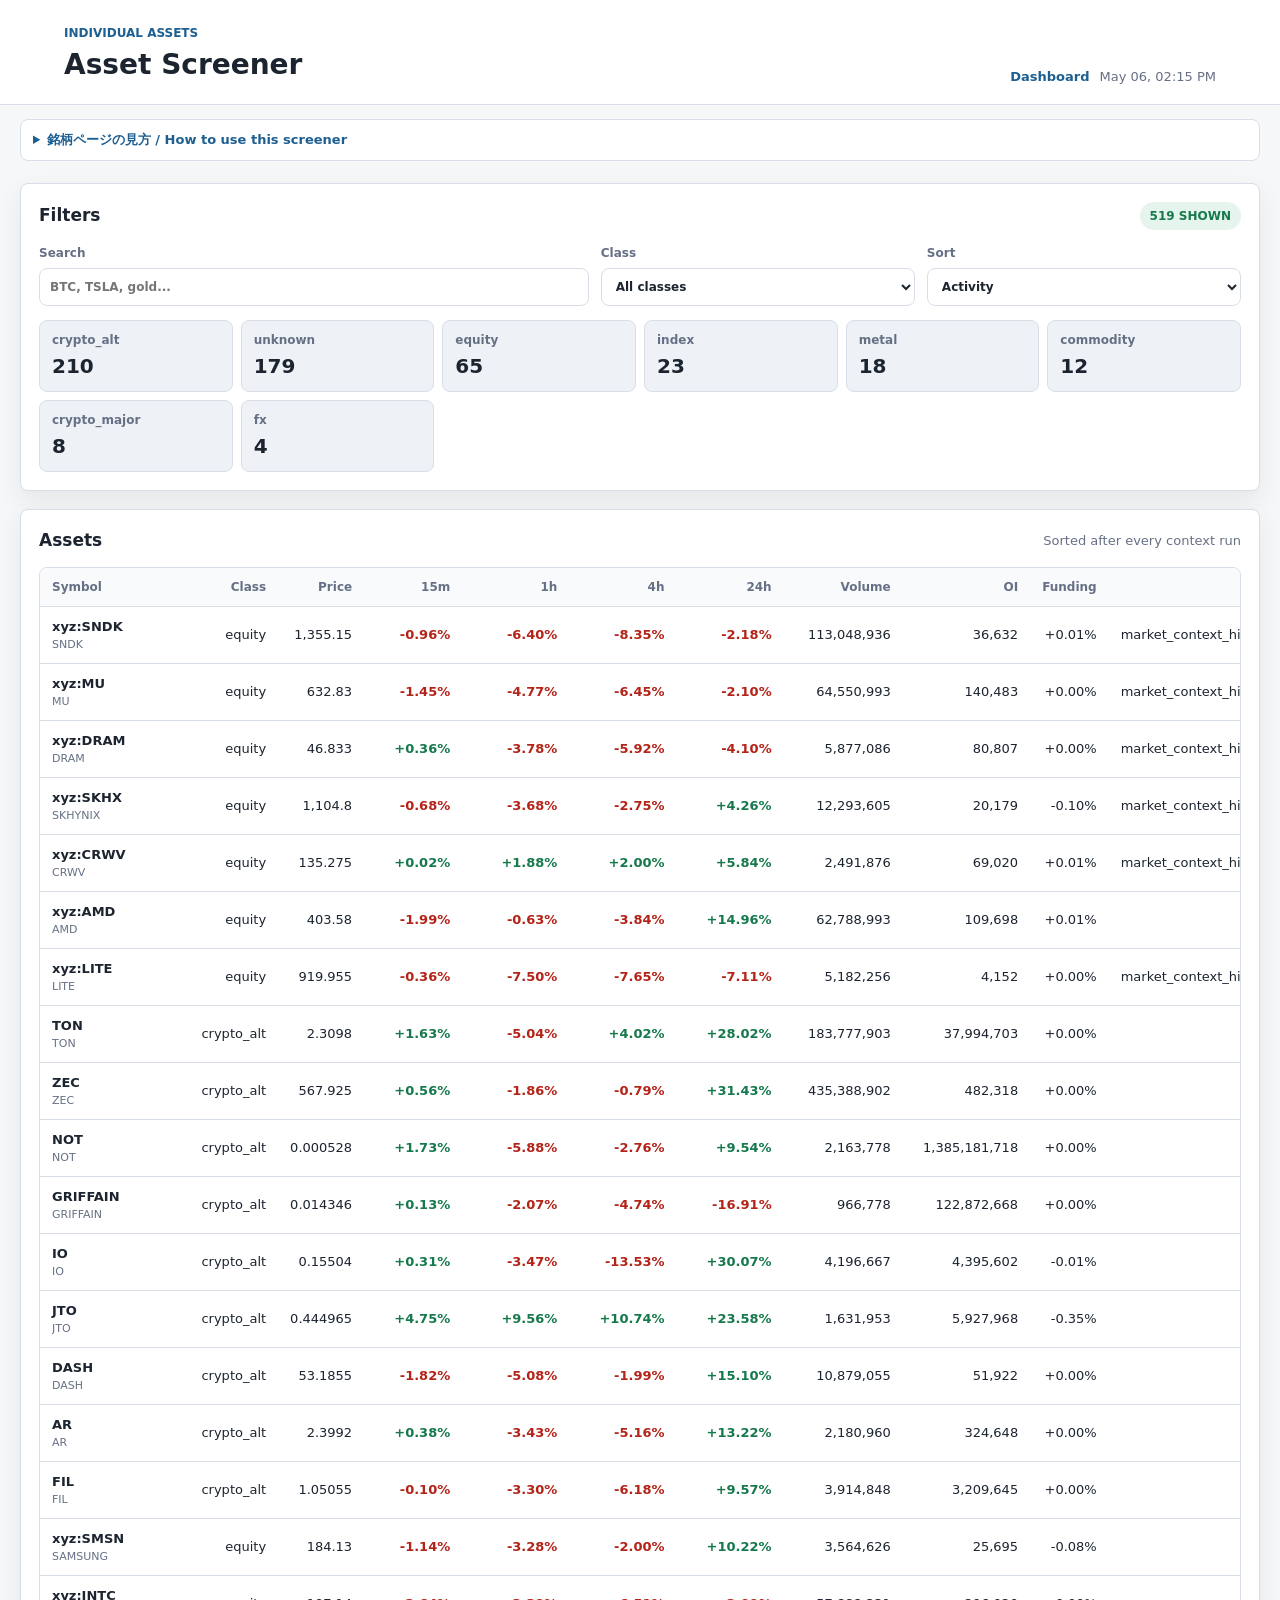
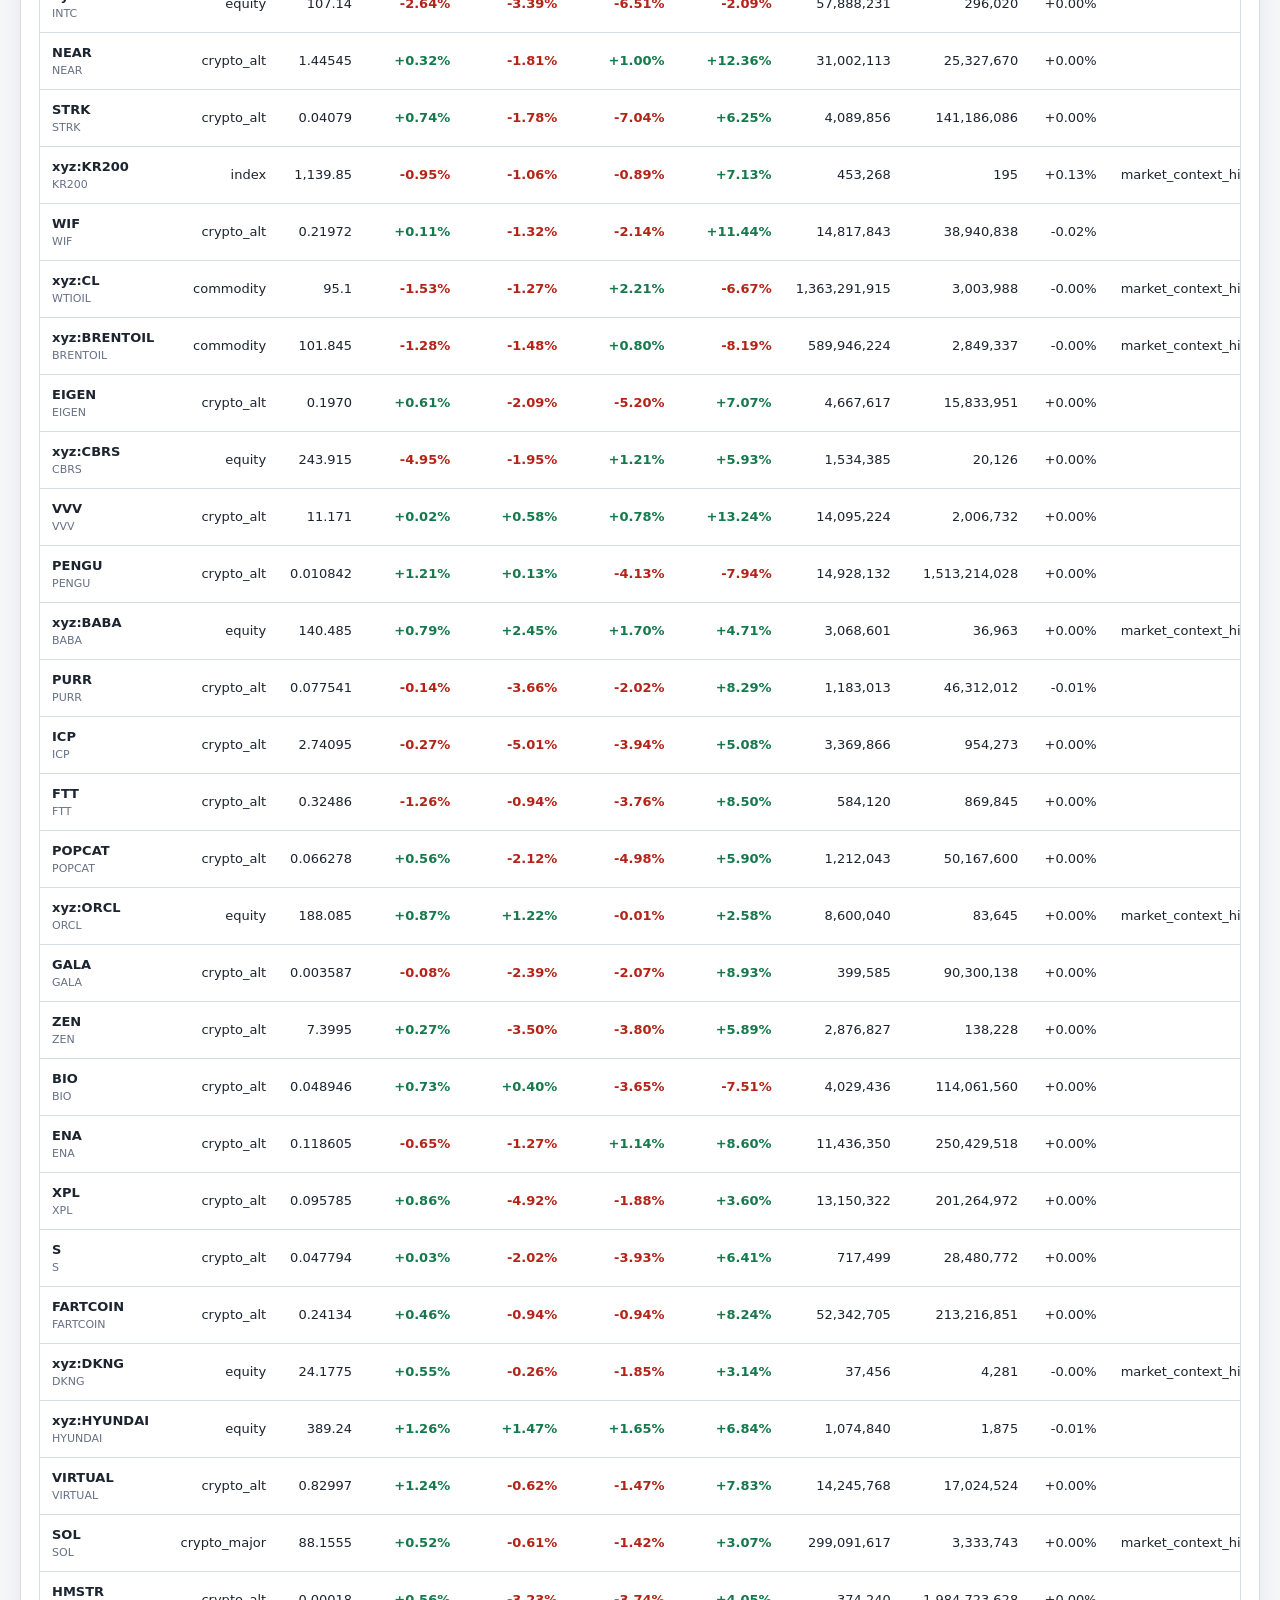
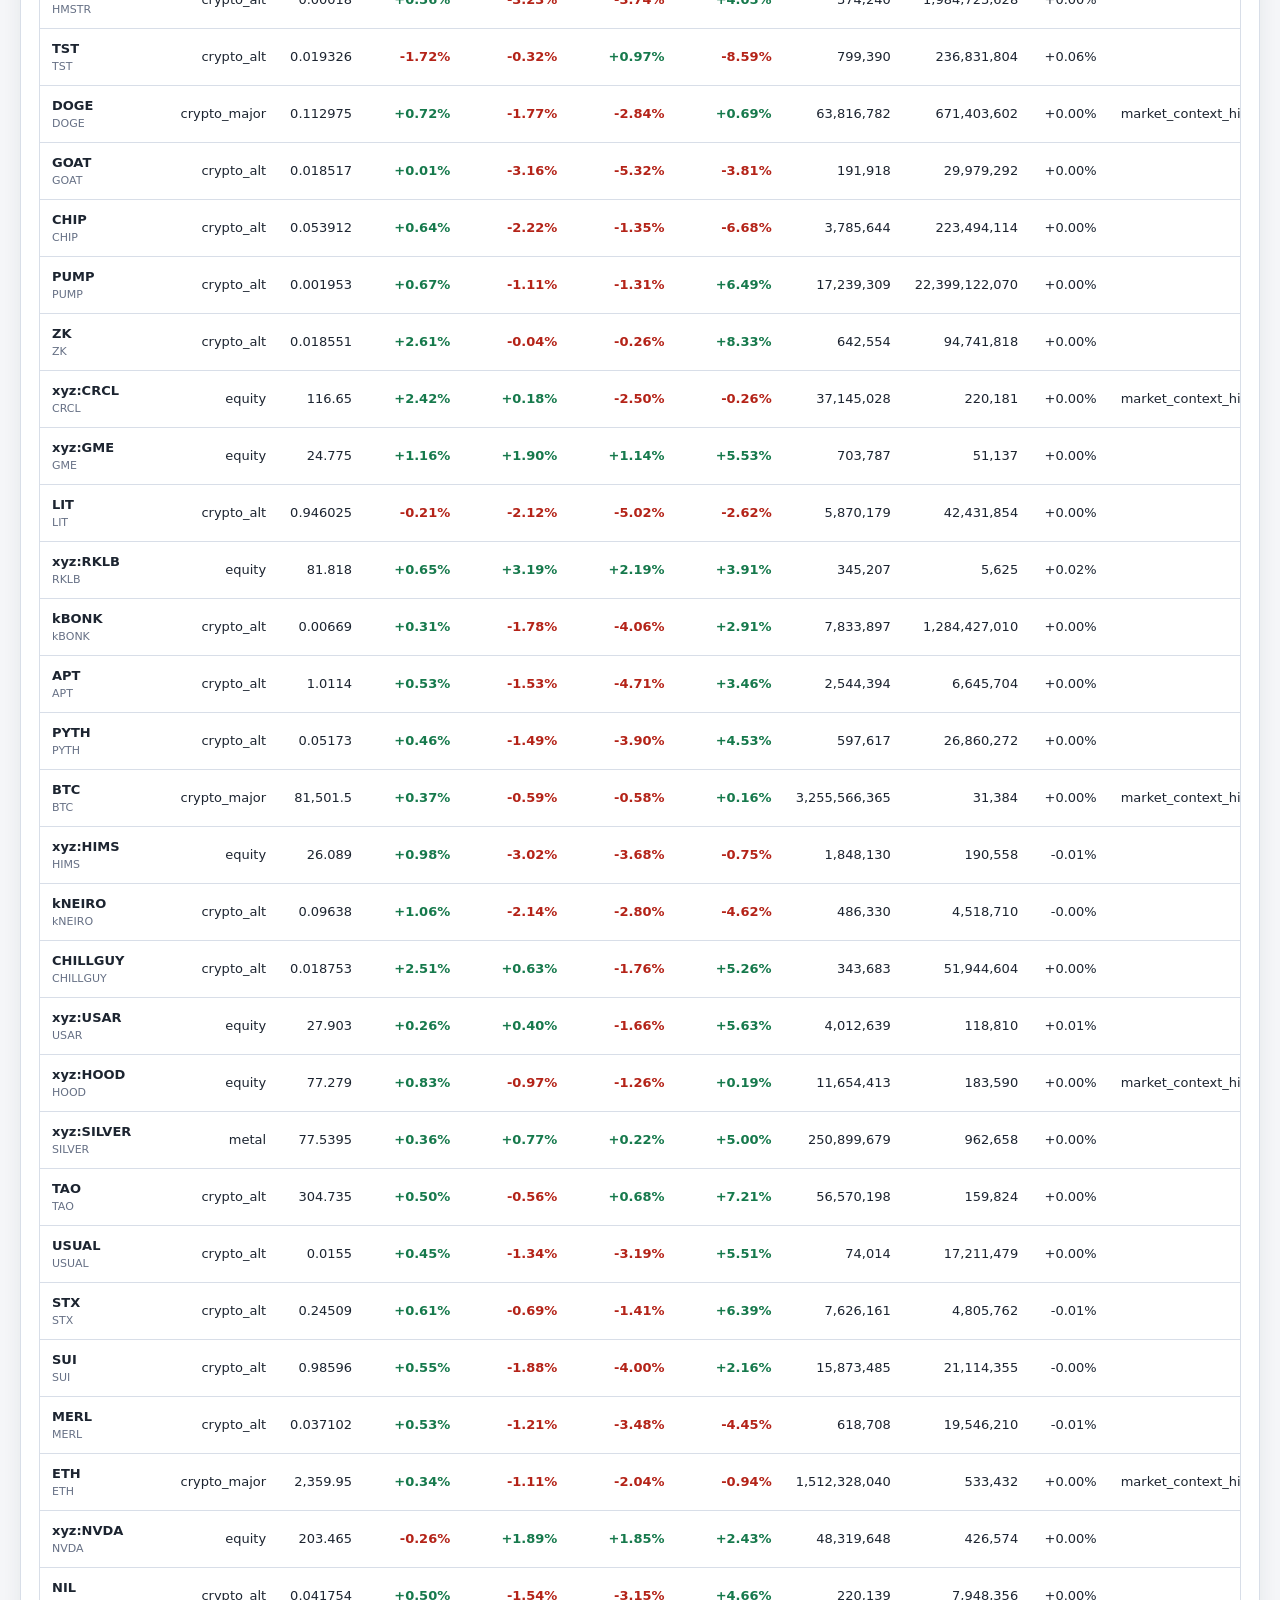
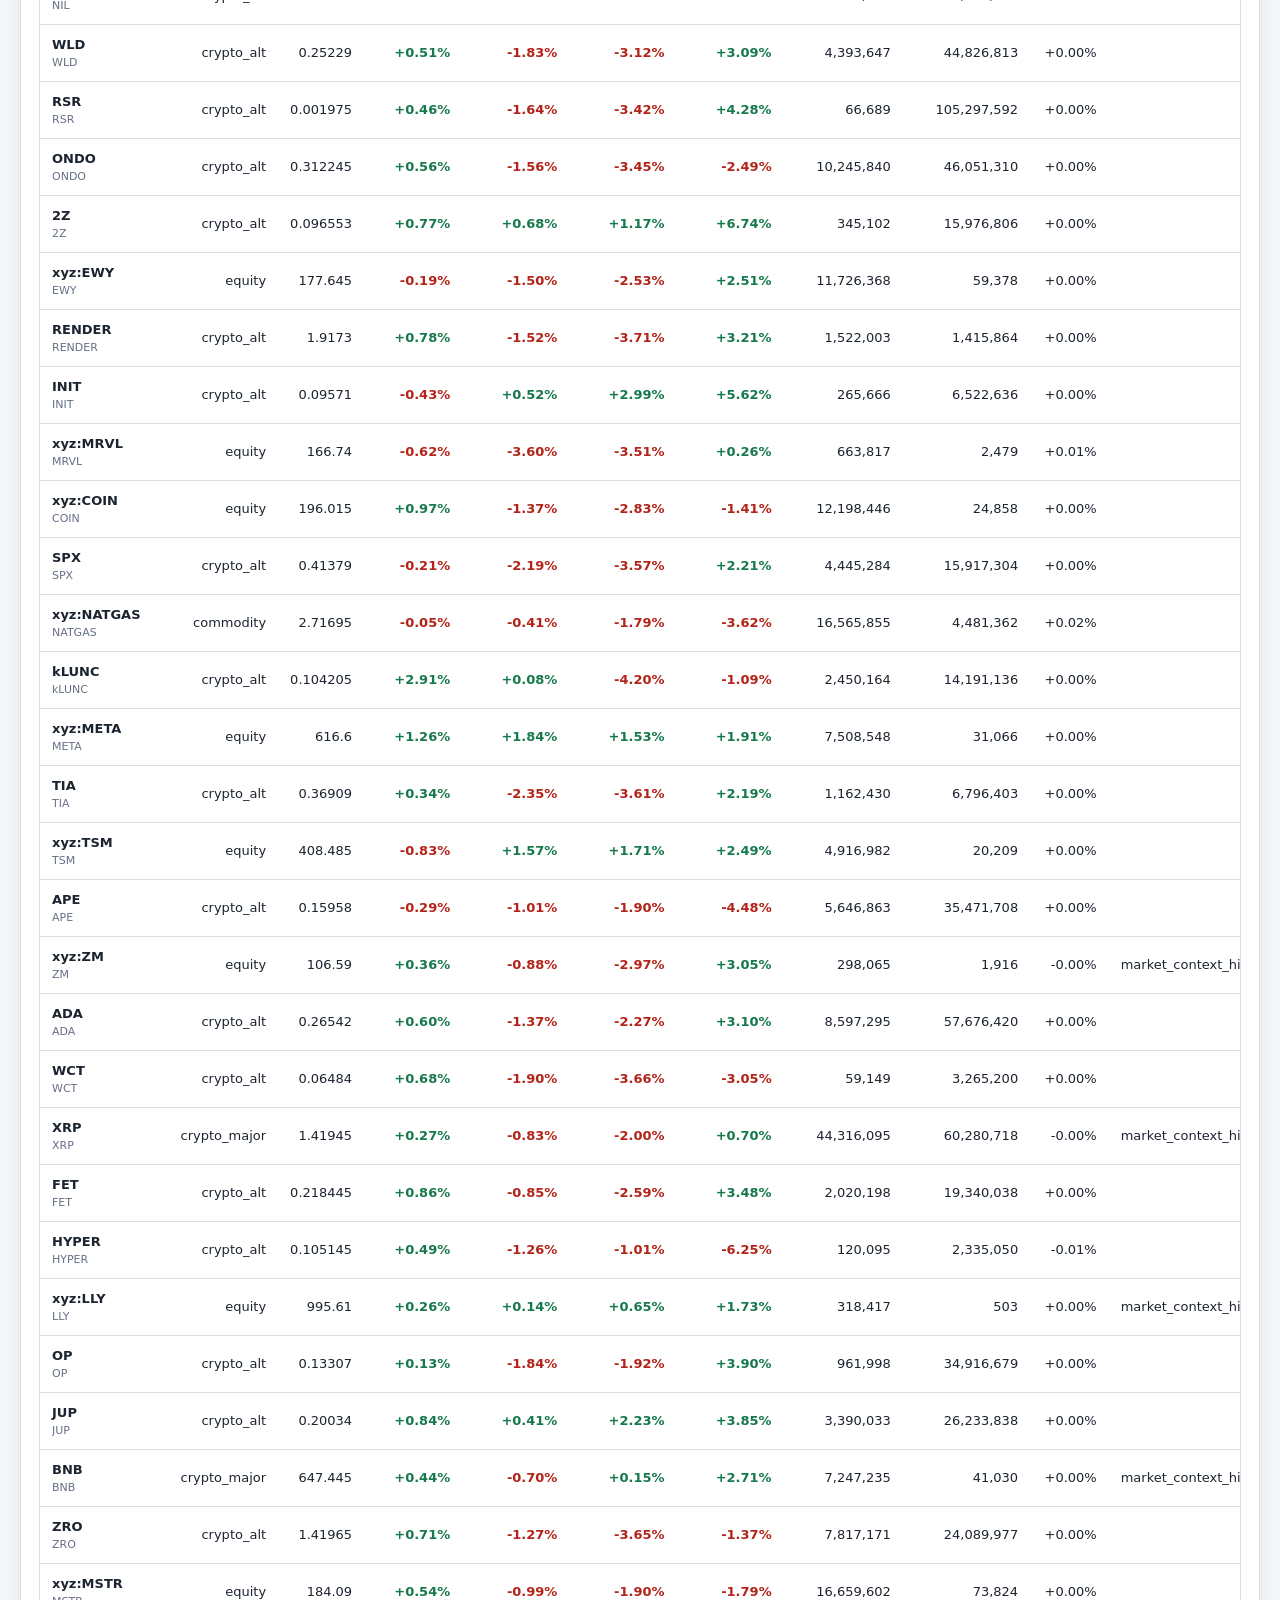
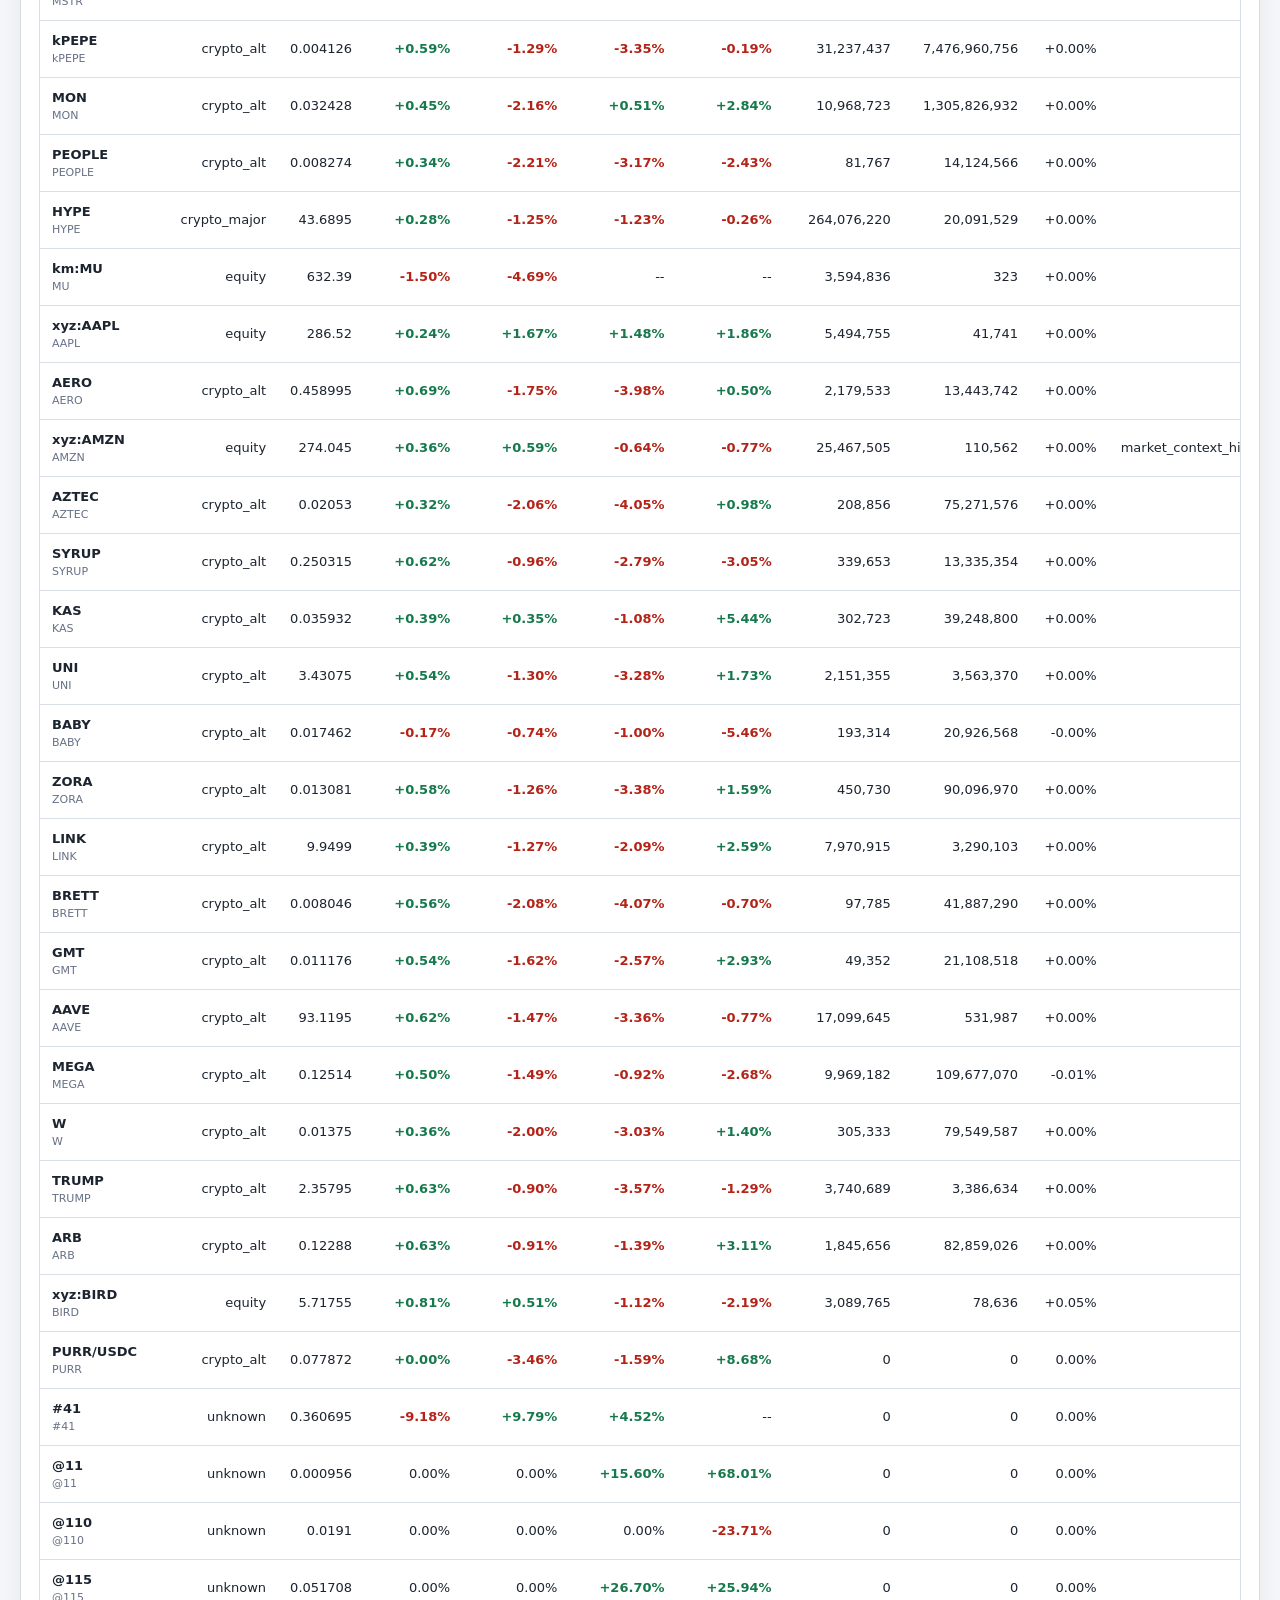
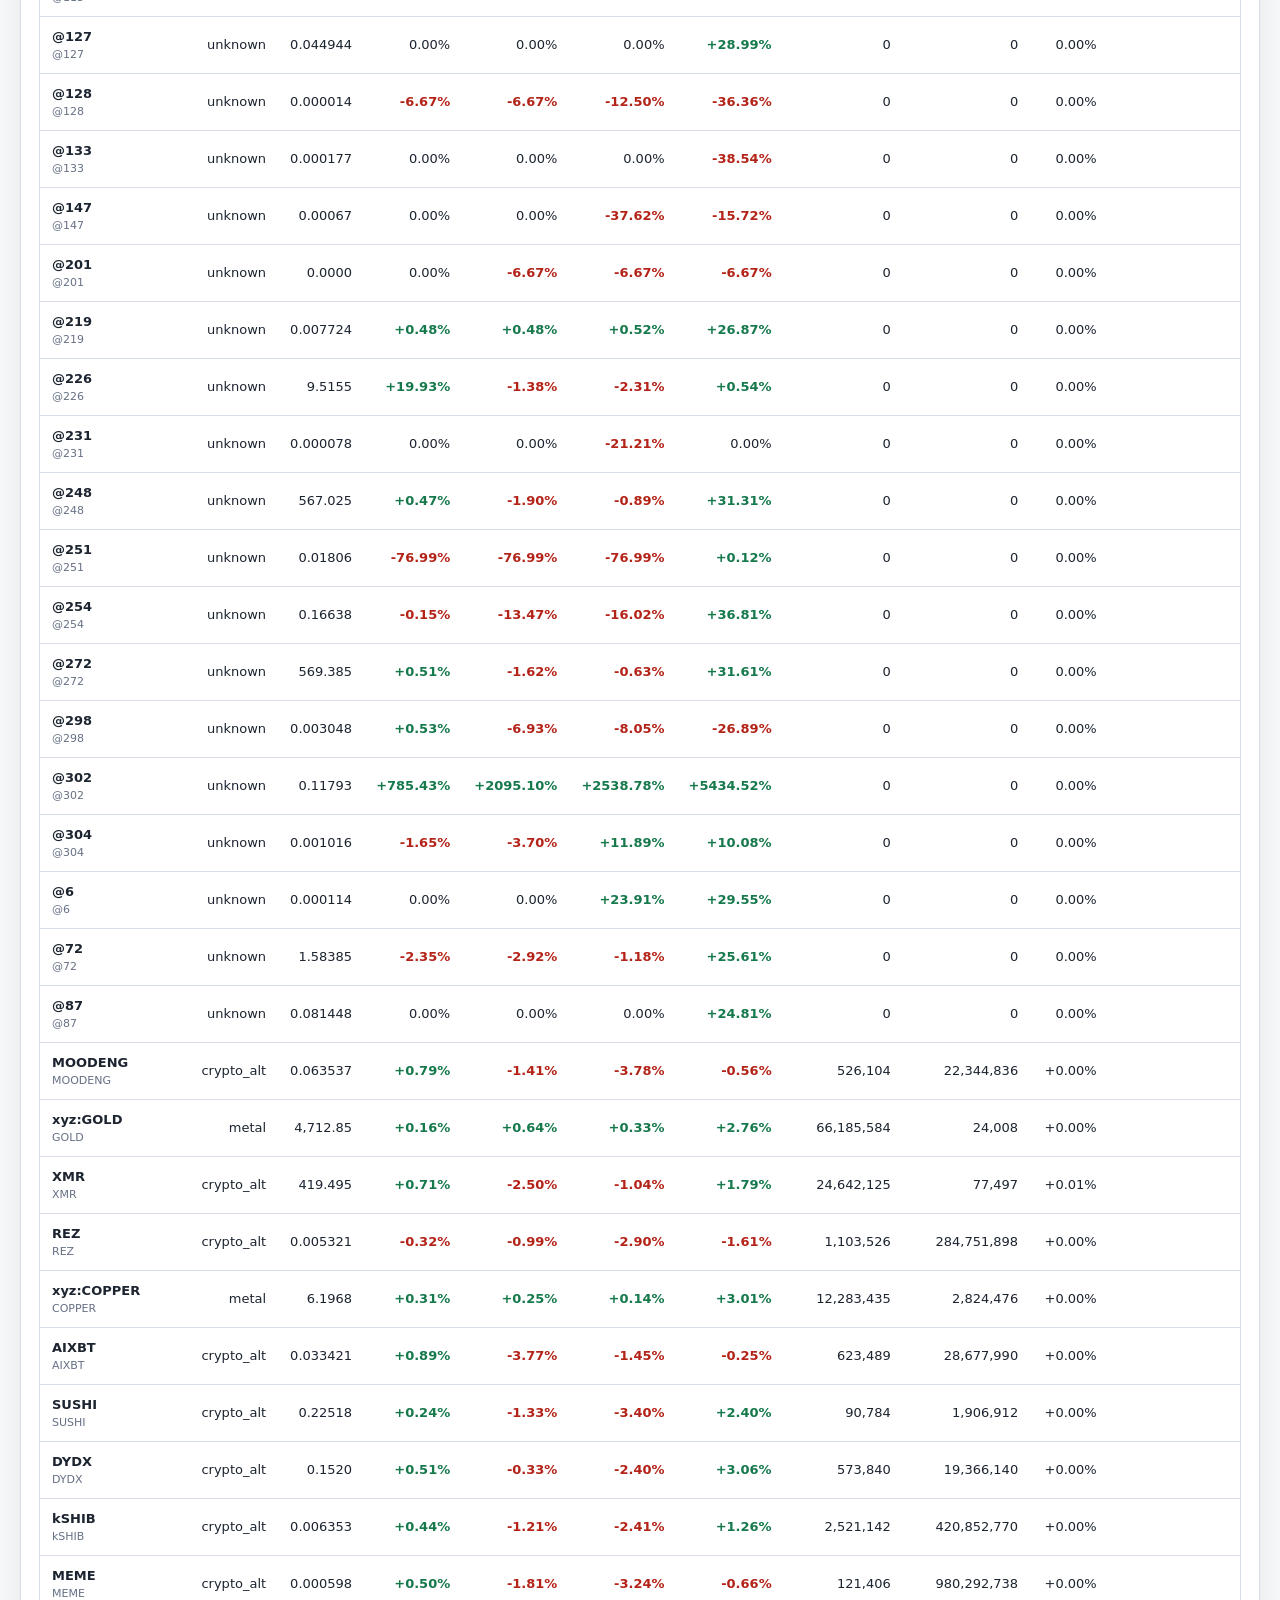
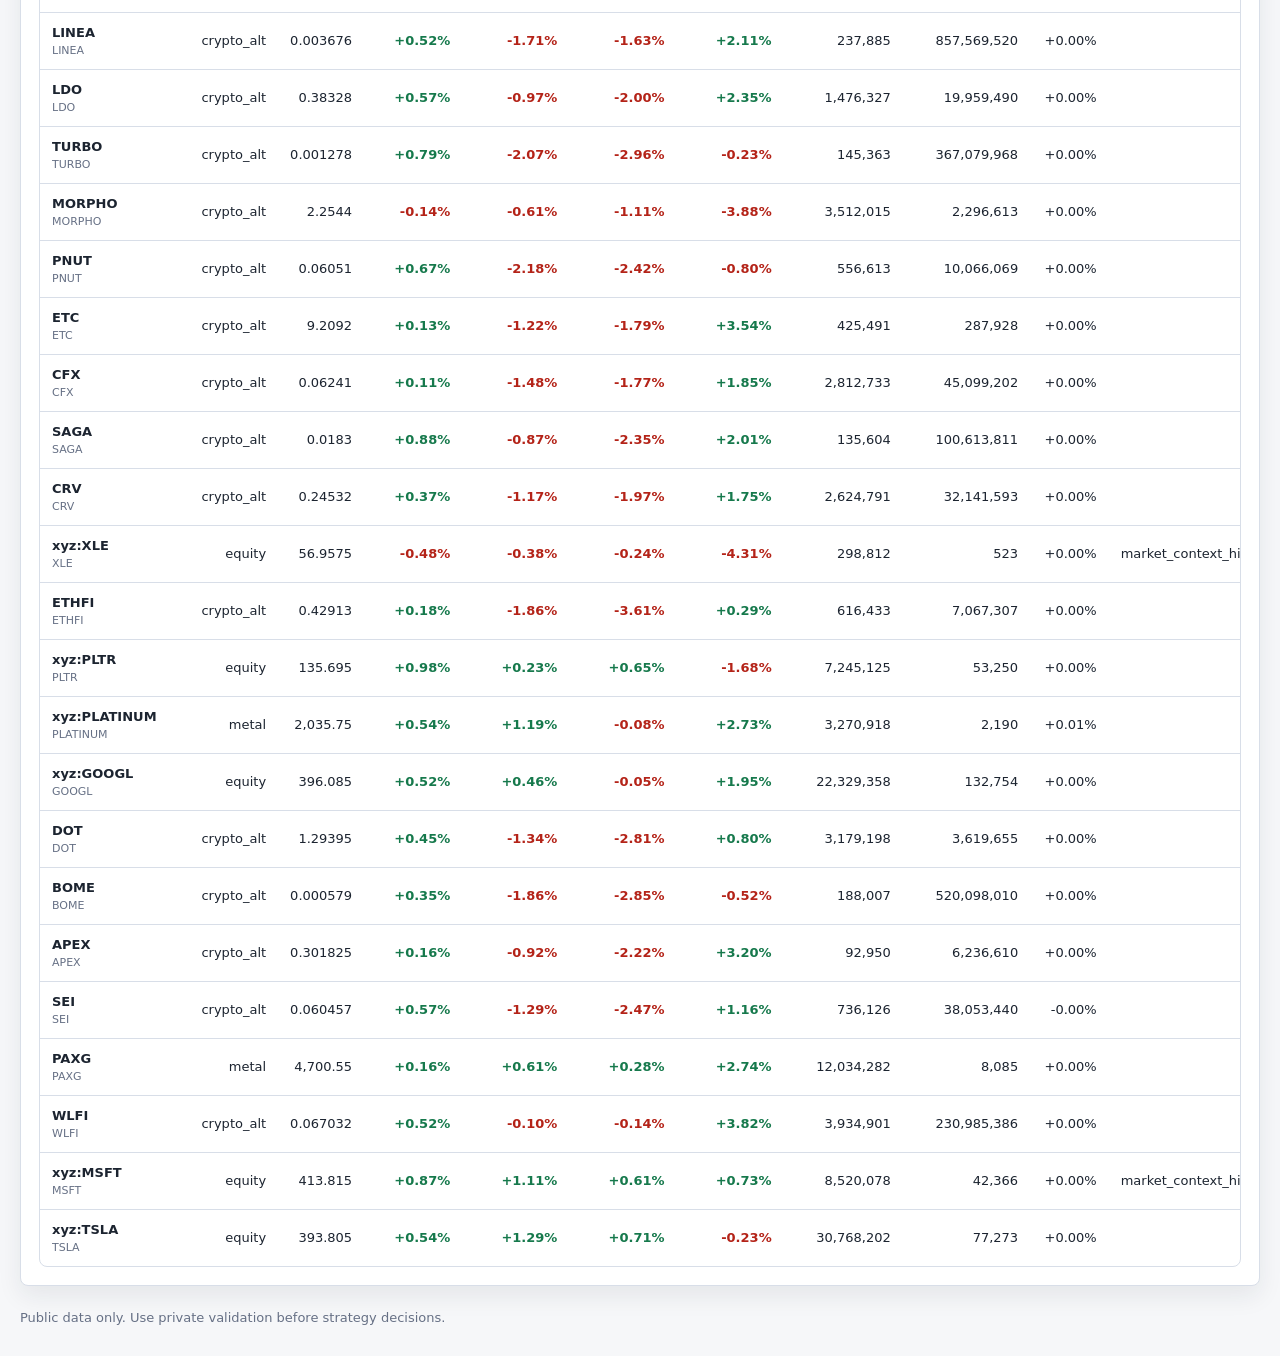
==== docs/assets.html @ 8c1df61f "Add individual asset screener" ====
<!doctype html>
<html lang="ja">
  <head>
    <meta charset="utf-8" />
    <meta name="viewport" content="width=device-width, initial-scale=1" />
    <title>HyperLiquid Asset Screener</title>
    <link rel="stylesheet" href="./styles.css" />
  </head>
  <body>
    <header class="topbar">
      <div>
        <p class="eyebrow">Individual Assets</p>
        <h1>Asset Screener</h1>
      </div>
      <div class="topbar__meta">
        <a class="text-link" href="./index.html">Dashboard</a>
        <span id="assetUpdatedAt" class="muted">--</span>
      </div>
    </header>

    <aside class="site-guide" aria-label="Asset screener guide">
      <details>
        <summary>銘柄ページの見方 / How to use this screener</summary>
        <div class="guide-grid">
          <div lang="ja">
            <h2>日本語</h2>
            <p>
              HyperLiquid上で取得できた個別銘柄を、クラス、出来高、短期リターン、機械的な相関候補で確認します。
              ここも売買指示ではなく、詳しく調べる銘柄を絞るための画面です。
            </p>
            <ul>
              <li>株式トークンやコモディティは個別に見ます。同じクラスでもニュース反応が銘柄ごとに違うためです。</li>
              <li>Relationship は公開データから機械的に見つかった候補です。採用前に別期間で検証します。</li>
              <li>AI分析時はこの軽い一覧を先に読み、必要な銘柄だけ重い履歴で検証します。</li>
            </ul>
          </div>
          <div lang="en">
            <h2>English</h2>
            <p>
              This page screens individual HyperLiquid assets by class, volume, short-term returns,
              and mechanical relationship candidates. It is for narrowing research targets, not for entries.
            </p>
            <ul>
              <li>Equity and commodity tokens are kept separate because headlines often move only a subset.</li>
              <li>Relationship candidates must be validated out of sample before they become strategy rules.</li>
              <li>AI analysis should read this compact view first, then load heavier history only for selected symbols.</li>
            </ul>
          </div>
        </div>
      </details>
    </aside>

    <main class="layout">
      <section class="panel panel--wide" aria-labelledby="controlsTitle">
        <div class="section-head">
          <h2 id="controlsTitle">Filters</h2>
          <span id="assetCountBadge" class="badge badge--neutral">loading</span>
        </div>
        <div class="asset-controls">
          <label>
            <span>Search</span>
            <input id="assetSearch" type="search" placeholder="BTC, TSLA, gold..." />
          </label>
          <label>
            <span>Class</span>
            <select id="assetClassFilter">
              <option value="all">All classes</option>
            </select>
          </label>
          <label>
            <span>Sort</span>
            <select id="assetSort">
              <option value="activity">Activity</option>
              <option value="volume">Volume</option>
              <option value="return4h">4h return</option>
              <option value="return24h">24h return</option>
              <option value="relationship">Relationship score</option>
              <option value="funding">Funding</option>
            </select>
          </label>
        </div>
        <div id="assetSummary" class="asset-summary"></div>
      </section>

      <section class="panel panel--wide" aria-labelledby="assetTableTitle">
        <div class="section-head">
          <h2 id="assetTableTitle">Assets</h2>
          <span class="muted">Sorted after every context run</span>
        </div>
        <div class="table-wrap">
          <table class="asset-table">
            <thead>
              <tr>
                <th>Symbol</th>
                <th>Class</th>
                <th>Price</th>
                <th>15m</th>
                <th>1h</th>
                <th>4h</th>
                <th>24h</th>
                <th>Volume</th>
                <th>OI</th>
                <th>Funding</th>
                <th>Relationship</th>
              </tr>
            </thead>
            <tbody id="assetTableBody"></tbody>
          </table>
        </div>
      </section>
    </main>

    <footer class="footer">
      <span>Public data only. Use private validation before strategy decisions.</span>
    </footer>

    <script src="./assets.js"></script>
  </body>
</html>
---- docs/styles.css ----
:root {
  color-scheme: light;
  --bg: #f6f7f9;
  --panel: #ffffff;
  --text: #1c2430;
  --muted: #667085;
  --line: #d8dee8;
  --soft: #eef2f7;
  --green: #16794c;
  --green-bg: #e6f4ee;
  --amber: #9a5a00;
  --amber-bg: #fff2d6;
  --red: #b42318;
  --red-bg: #fde7e5;
  --blue: #1d5f91;
  --blue-bg: #e7f1fb;
  --violet: #6554c0;
  --shadow: 0 10px 24px rgba(28, 36, 48, 0.08);
}

* {
  box-sizing: border-box;
}

body {
  margin: 0;
  min-width: 320px;
  background: var(--bg);
  color: var(--text);
  font-family: Inter, ui-sans-serif, system-ui, -apple-system, BlinkMacSystemFont, "Segoe UI", sans-serif;
  line-height: 1.5;
}

.topbar {
  display: flex;
  align-items: flex-end;
  justify-content: space-between;
  gap: 24px;
  padding: 24px max(20px, 5vw) 18px;
  border-bottom: 1px solid var(--line);
  background: #fff;
}

.eyebrow {
  margin: 0 0 2px;
  color: var(--blue);
  font-size: 12px;
  font-weight: 700;
  text-transform: uppercase;
}

h1,
h2,
h3,
p {
  margin: 0;
}

h1 {
  font-size: 28px;
  font-weight: 800;
}

h2 {
  font-size: 17px;
}

h3 {
  margin-bottom: 8px;
  font-size: 13px;
  color: var(--muted);
  text-transform: uppercase;
}

.topbar__meta {
  display: flex;
  align-items: center;
  justify-content: flex-end;
  flex-wrap: wrap;
  gap: 10px;
  text-align: right;
}

.site-guide {
  width: min(1440px, calc(100% - 40px));
  margin: 14px auto 0;
}

.site-guide details {
  border: 1px solid var(--line);
  border-radius: 8px;
  background: #fff;
}

.site-guide summary {
  cursor: pointer;
  padding: 10px 12px;
  color: var(--blue);
  font-size: 13px;
  font-weight: 800;
}

.site-guide details[open] summary {
  border-bottom: 1px solid var(--line);
}

.guide-grid {
  display: grid;
  grid-template-columns: repeat(2, minmax(0, 1fr));
  gap: 18px;
  padding: 12px;
}

.guide-grid h2 {
  margin-bottom: 6px;
  color: var(--text);
  font-size: 14px;
}

.guide-grid p,
.guide-grid li {
  color: var(--muted);
  font-size: 13px;
}

.guide-grid ul {
  display: grid;
  gap: 4px;
  margin: 8px 0 0;
  padding-left: 18px;
}

.layout {
  display: grid;
  grid-template-columns: repeat(12, minmax(0, 1fr));
  gap: 18px;
  width: min(1440px, calc(100% - 40px));
  margin: 22px auto;
}

.panel {
  grid-column: span 6;
  min-width: 0;
  padding: 18px;
  border: 1px solid var(--line);
  border-radius: 8px;
  background: var(--panel);
  box-shadow: var(--shadow);
}

.panel--wide {
  grid-column: span 12;
}

.section-head {
  display: flex;
  align-items: center;
  justify-content: space-between;
  gap: 12px;
  margin-bottom: 14px;
}

.metric-grid {
  display: grid;
  grid-template-columns: repeat(3, minmax(0, 1fr));
  gap: 10px;
}

.metric,
.readiness > div,
.signal {
  min-width: 0;
  border: 1px solid var(--line);
  border-radius: 8px;
  background: var(--soft);
}

.metric {
  padding: 12px;
}

.metric span,
.label {
  display: block;
  color: var(--muted);
  font-size: 12px;
  font-weight: 700;
}

.metric strong {
  display: block;
  margin-top: 4px;
  font-size: 25px;
  line-height: 1.2;
}

.metric-guide {
  margin-top: 12px;
  padding-top: 12px;
  border-top: 1px solid var(--line);
}

.metric-guide summary {
  cursor: pointer;
  color: var(--blue);
  font-size: 13px;
  font-weight: 800;
}

.metric-guide-grid {
  display: grid;
  grid-template-columns: repeat(2, minmax(0, 1fr));
  gap: 18px;
  margin-top: 10px;
}

.metric-guide-grid p,
.metric-guide-grid li {
  color: var(--muted);
  font-size: 13px;
}

.metric-guide-grid ul {
  display: grid;
  gap: 4px;
  margin: 8px 0;
  padding-left: 18px;
}

.metric-guide-grid code {
  color: var(--text);
  overflow-wrap: anywhere;
}

.readiness {
  display: grid;
  grid-template-columns: repeat(3, minmax(0, 1fr));
  gap: 10px;
}

.readiness > div {
  padding: 12px;
}

.readiness strong {
  display: block;
  margin-top: 4px;
  font-size: 20px;
}

.signal-list {
  display: grid;
  grid-template-columns: repeat(2, minmax(0, 1fr));
  gap: 10px;
}

.signal {
  padding: 12px;
}

.signal strong {
  display: block;
  margin-bottom: 2px;
}

.signal p {
  color: var(--muted);
  font-size: 13px;
}

.badge {
  display: inline-flex;
  align-items: center;
  justify-content: center;
  min-height: 28px;
  padding: 4px 10px;
  border-radius: 999px;
  font-size: 12px;
  font-weight: 800;
  text-transform: uppercase;
}

.badge--good {
  color: var(--green);
  background: var(--green-bg);
}

.badge--watch {
  color: var(--amber);
  background: var(--amber-bg);
}

.badge--risk {
  color: var(--red);
  background: var(--red-bg);
}

.badge--neutral {
  color: var(--blue);
  background: var(--blue-bg);
}

.muted {
  color: var(--muted);
  font-size: 13px;
}

.text-link {
  color: var(--blue);
  font-size: 13px;
  font-weight: 800;
  text-decoration: none;
}

.text-link:hover {
  text-decoration: underline;
}

.table-wrap {
  overflow-x: auto;
  border: 1px solid var(--line);
  border-radius: 8px;
}

table {
  width: 100%;
  min-width: 720px;
  border-collapse: collapse;
  font-size: 13px;
}

th,
td {
  padding: 10px 12px;
  border-bottom: 1px solid var(--line);
  text-align: right;
  white-space: nowrap;
}

th:first-child,
td:first-child {
  text-align: left;
}

thead th {
  color: var(--muted);
  background: #f9fafc;
  font-size: 12px;
}

tbody tr:last-child td {
  border-bottom: 0;
}

.positive {
  color: var(--green);
  font-weight: 700;
}

.negative {
  color: var(--red);
  font-weight: 700;
}

.mover-columns {
  display: grid;
  grid-template-columns: repeat(3, minmax(0, 1fr));
  gap: 16px;
}

.intel-grid {
  display: grid;
  grid-template-columns: minmax(0, 0.95fr) minmax(0, 1.05fr);
  gap: 16px;
}

.item-list,
.detail-list {
  display: grid;
  gap: 8px;
}

.relationship-cards {
  display: grid;
  grid-template-columns: repeat(2, minmax(0, 1fr));
  gap: 8px;
}

.chart-card {
  min-width: 0;
  padding: 12px;
  border: 1px solid var(--line);
  border-radius: 8px;
  background: #fff;
}

.chart-head {
  display: flex;
  align-items: baseline;
  justify-content: space-between;
  gap: 12px;
  margin-bottom: 10px;
}

.chart-head strong {
  font-size: 13px;
}

.chart-head span {
  color: var(--muted);
  font-size: 12px;
}

.bar-chart {
  display: grid;
  gap: 8px;
}

.bar-row {
  display: grid;
  grid-template-columns: minmax(160px, 0.9fr) minmax(120px, 1.5fr) 52px;
  align-items: center;
  gap: 10px;
  font-size: 12px;
}

.bar-row span {
  min-width: 0;
  overflow: hidden;
  color: var(--muted);
  text-overflow: ellipsis;
  white-space: nowrap;
}

.bar-row strong {
  text-align: right;
}

.bar-track {
  height: 10px;
  overflow: hidden;
  border-radius: 999px;
  background: var(--soft);
}

.bar-track i {
  display: block;
  height: 100%;
  border-radius: inherit;
  background: linear-gradient(90deg, var(--blue), var(--green));
}

.heatmap {
  display: grid;
  gap: 6px;
  align-items: stretch;
  font-size: 12px;
}

.heatmap b,
.heatmap span {
  min-width: 0;
  padding: 7px 8px;
  border-radius: 6px;
  text-align: center;
}

.heatmap b {
  color: var(--muted);
  font-weight: 800;
}

.heat {
  border: 1px solid var(--line);
  background: var(--soft);
}

.heat--good {
  color: var(--green);
  background: var(--green-bg);
}

.heat--watch {
  color: var(--amber);
  background: var(--amber-bg);
}

.heat--neutral {
  color: var(--muted);
  background: var(--soft);
}

.item-card,
.detail-row {
  min-width: 0;
  padding: 10px 12px;
  border: 1px solid var(--line);
  border-radius: 8px;
  background: var(--soft);
}

.item-card strong {
  display: block;
  font-size: 13px;
  line-height: 1.35;
}

.item-card a {
  color: var(--text);
  text-decoration: none;
}

.item-card a:hover {
  color: var(--blue);
  text-decoration: underline;
}

.meta-line {
  display: flex;
  align-items: center;
  justify-content: space-between;
  gap: 10px;
  margin-top: 6px;
  color: var(--muted);
  font-size: 12px;
}

.meta-line span {
  min-width: 0;
  overflow: hidden;
  text-overflow: ellipsis;
  white-space: nowrap;
}

.detail-row {
  display: grid;
  grid-template-columns: minmax(0, 1fr) auto;
  gap: 2px 12px;
}

.detail-row span {
  min-width: 0;
  color: var(--muted);
  font-size: 12px;
  font-weight: 700;
  overflow-wrap: anywhere;
}

.detail-row strong {
  font-size: 14px;
  text-align: right;
}

.detail-row small {
  grid-column: 1 / -1;
  color: var(--muted);
  overflow-wrap: anywhere;
}

.detail-row--warning,
.item-card--warning {
  border-color: rgba(154, 90, 0, 0.3);
  background: var(--amber-bg);
}

.compact-list {
  display: grid;
  gap: 7px;
  margin: 0;
  padding: 0;
  list-style: none;
}

.compact-list li {
  padding: 8px 10px;
  border: 1px solid var(--line);
  border-radius: 8px;
  background: var(--soft);
  font-size: 13px;
}

.report-links {
  display: grid;
  grid-template-columns: repeat(3, minmax(0, 1fr));
  gap: 10px;
}

.report-links a {
  padding: 10px 12px;
  border: 1px solid var(--line);
  border-radius: 8px;
  color: var(--blue);
  background: var(--soft);
  font-weight: 700;
  text-decoration: none;
}

.report-links a:hover {
  border-color: var(--blue);
}

.asset-controls {
  display: grid;
  grid-template-columns: minmax(220px, 1.4fr) repeat(2, minmax(160px, 0.8fr));
  gap: 12px;
}

.asset-controls label {
  display: grid;
  gap: 6px;
  color: var(--muted);
  font-size: 12px;
  font-weight: 800;
}

.asset-controls input,
.asset-controls select {
  width: 100%;
  min-height: 38px;
  padding: 8px 10px;
  border: 1px solid var(--line);
  border-radius: 8px;
  color: var(--text);
  background: #fff;
  font: inherit;
}

.asset-summary {
  display: grid;
  grid-template-columns: repeat(6, minmax(0, 1fr));
  gap: 8px;
  margin-top: 14px;
}

.asset-summary-card {
  min-width: 0;
  padding: 10px 12px;
  border: 1px solid var(--line);
  border-radius: 8px;
  background: var(--soft);
}

.asset-summary-card span {
  display: block;
  overflow: hidden;
  color: var(--muted);
  font-size: 12px;
  font-weight: 800;
  text-overflow: ellipsis;
  white-space: nowrap;
}

.asset-summary-card strong {
  display: block;
  margin-top: 2px;
  font-size: 20px;
}

.asset-table td:first-child small {
  display: block;
  max-width: 180px;
  overflow: hidden;
  color: var(--muted);
  font-size: 11px;
  font-weight: 500;
  text-overflow: ellipsis;
  white-space: nowrap;
}

.asset-relationship {
  max-width: 260px;
  overflow: hidden;
  text-overflow: ellipsis;
}

.footer {
  width: min(1440px, calc(100% - 40px));
  margin: 0 auto 28px;
  color: var(--muted);
  font-size: 13px;
}

@media (max-width: 980px) {
  .topbar {
    align-items: flex-start;
    flex-direction: column;
  }

  .topbar__meta {
    justify-content: flex-start;
    text-align: left;
  }

  .guide-grid {
    grid-template-columns: 1fr;
  }

  .metric-guide-grid {
    grid-template-columns: 1fr;
  }

  .panel {
    grid-column: span 12;
  }
}

@media (max-width: 720px) {
  .layout {
    width: min(100% - 24px, 1440px);
    gap: 12px;
    margin-top: 14px;
  }

  .topbar {
    padding: 18px 12px;
  }

  .site-guide {
    width: min(100% - 24px, 1440px);
    margin-top: 12px;
  }

  h1 {
    font-size: 23px;
  }

  .metric-grid,
  .readiness,
  .signal-list,
  .intel-grid,
  .mover-columns,
  .relationship-cards,
  .report-links,
  .asset-controls,
  .asset-summary {
    grid-template-columns: 1fr;
  }

  .bar-row {
    grid-template-columns: minmax(0, 1fr) 52px;
  }

  .bar-track {
    grid-column: 1 / -1;
    grid-row: 2;
  }

  .panel {
    padding: 14px;
  }
}
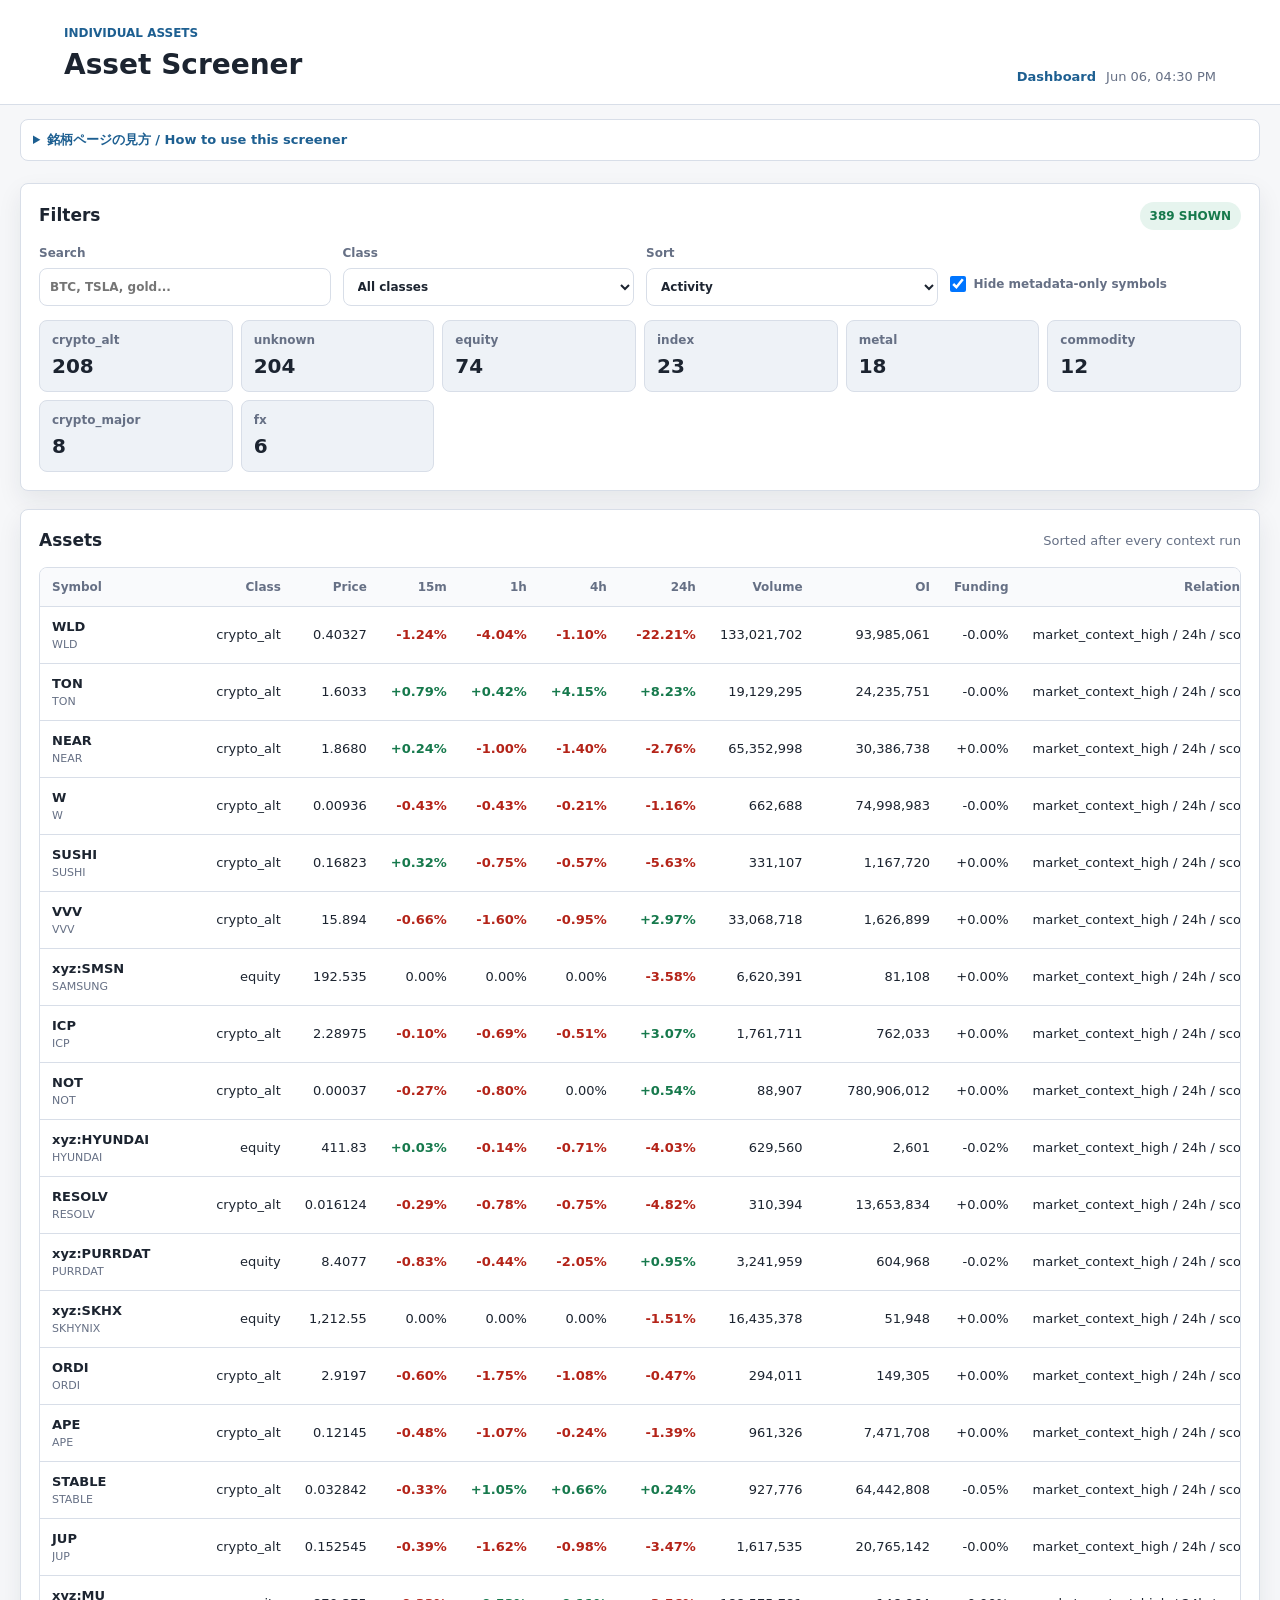
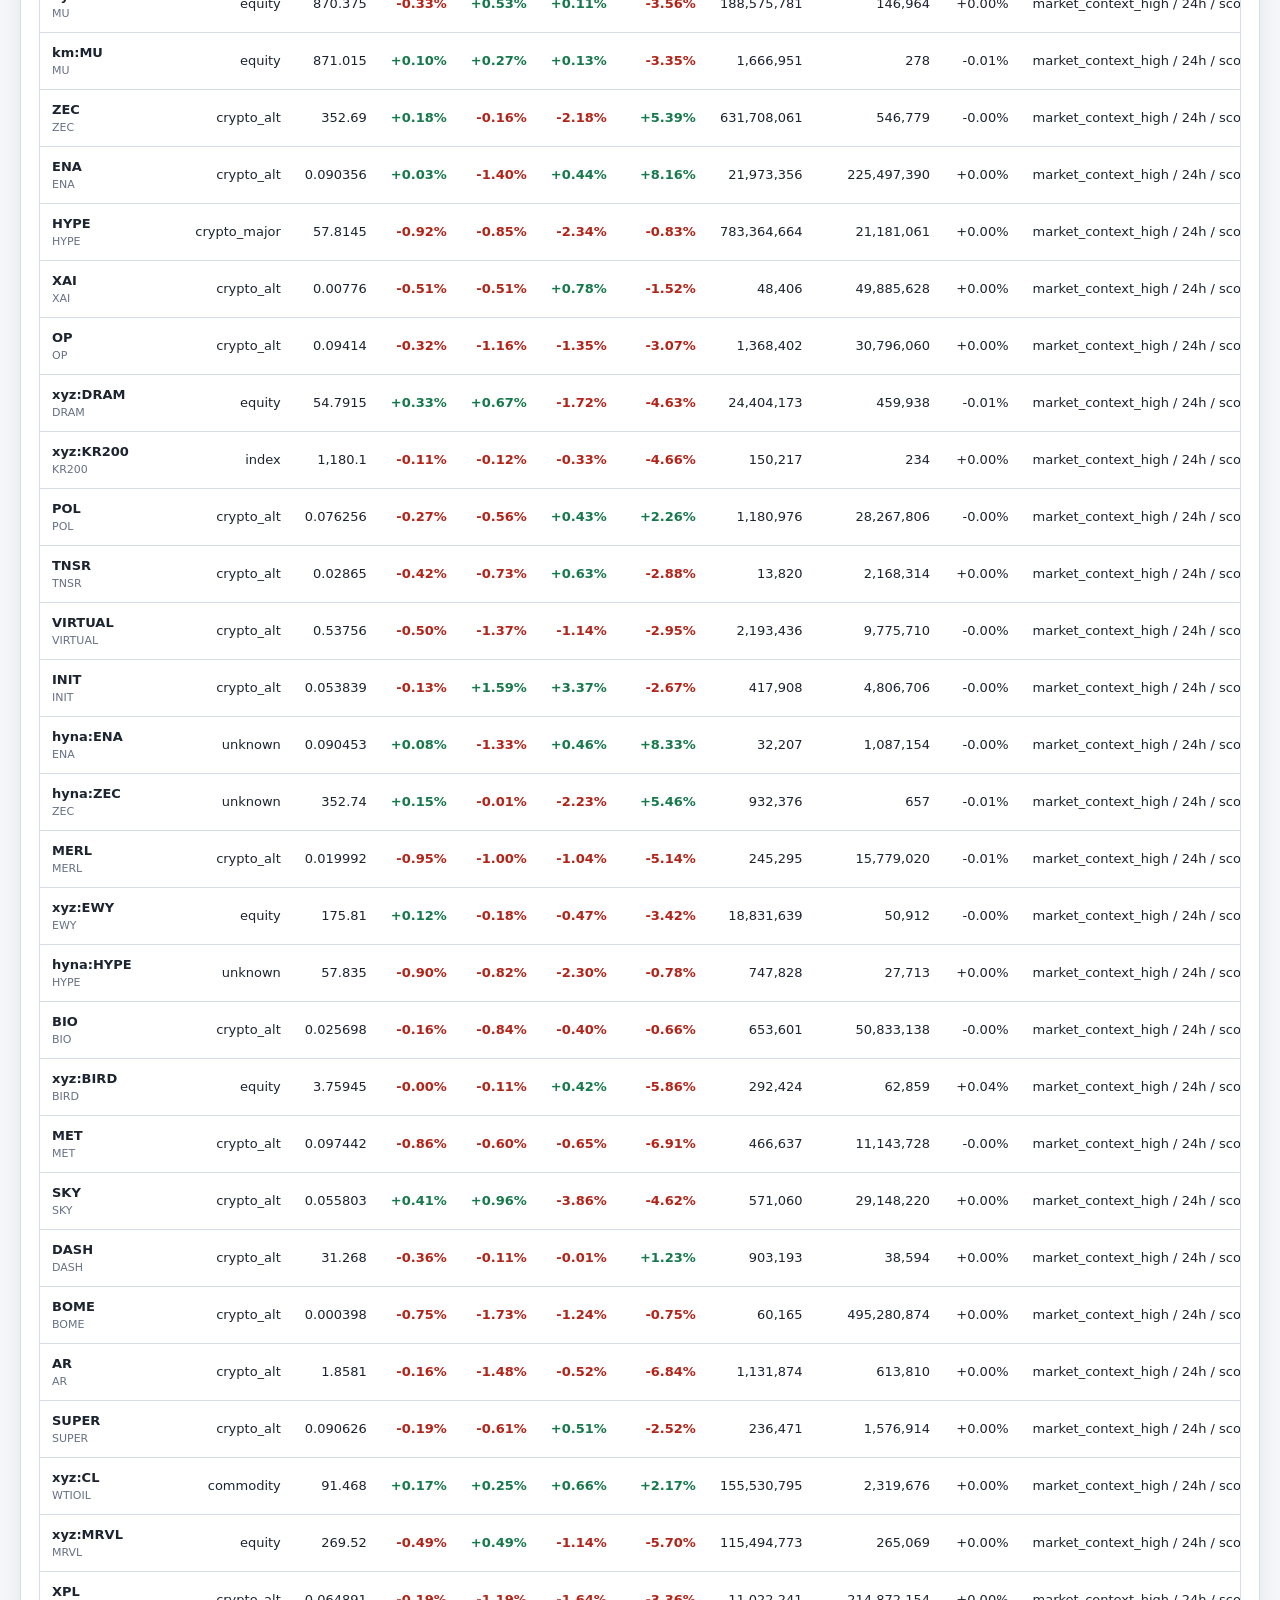
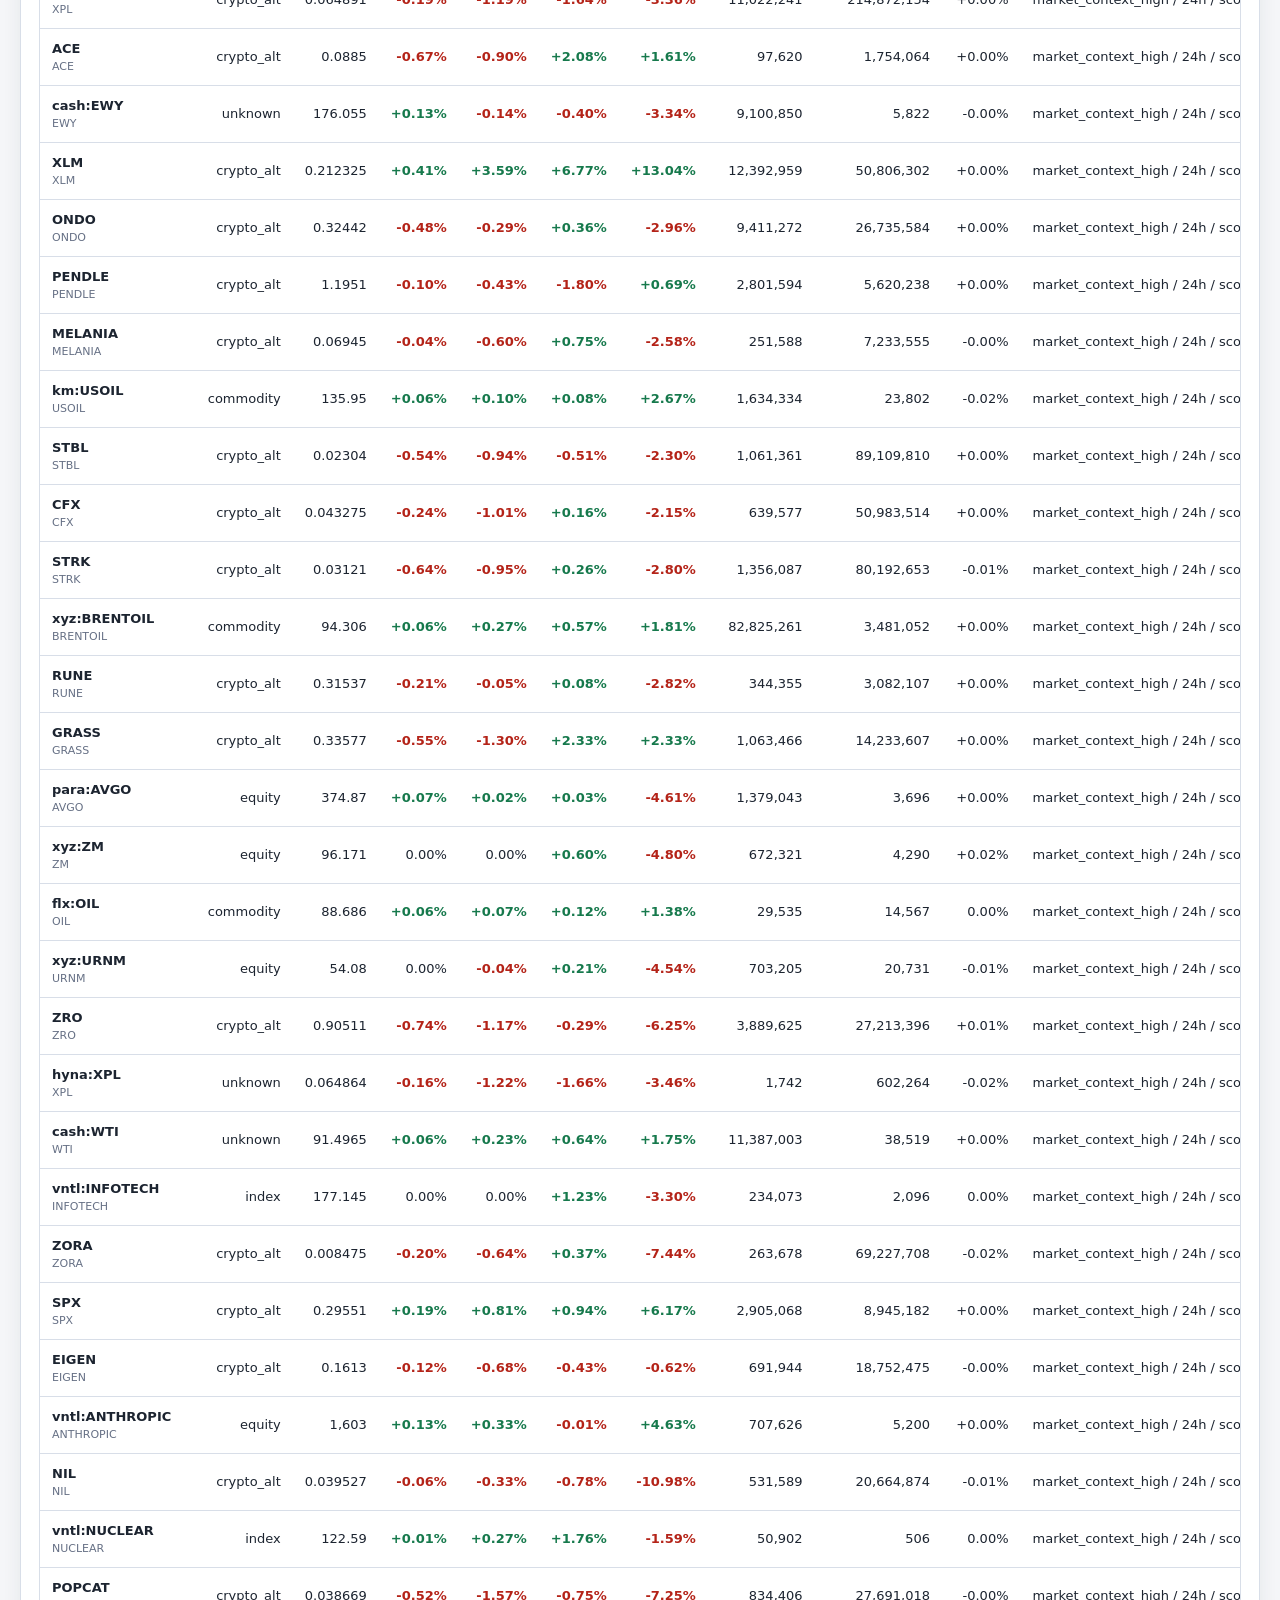
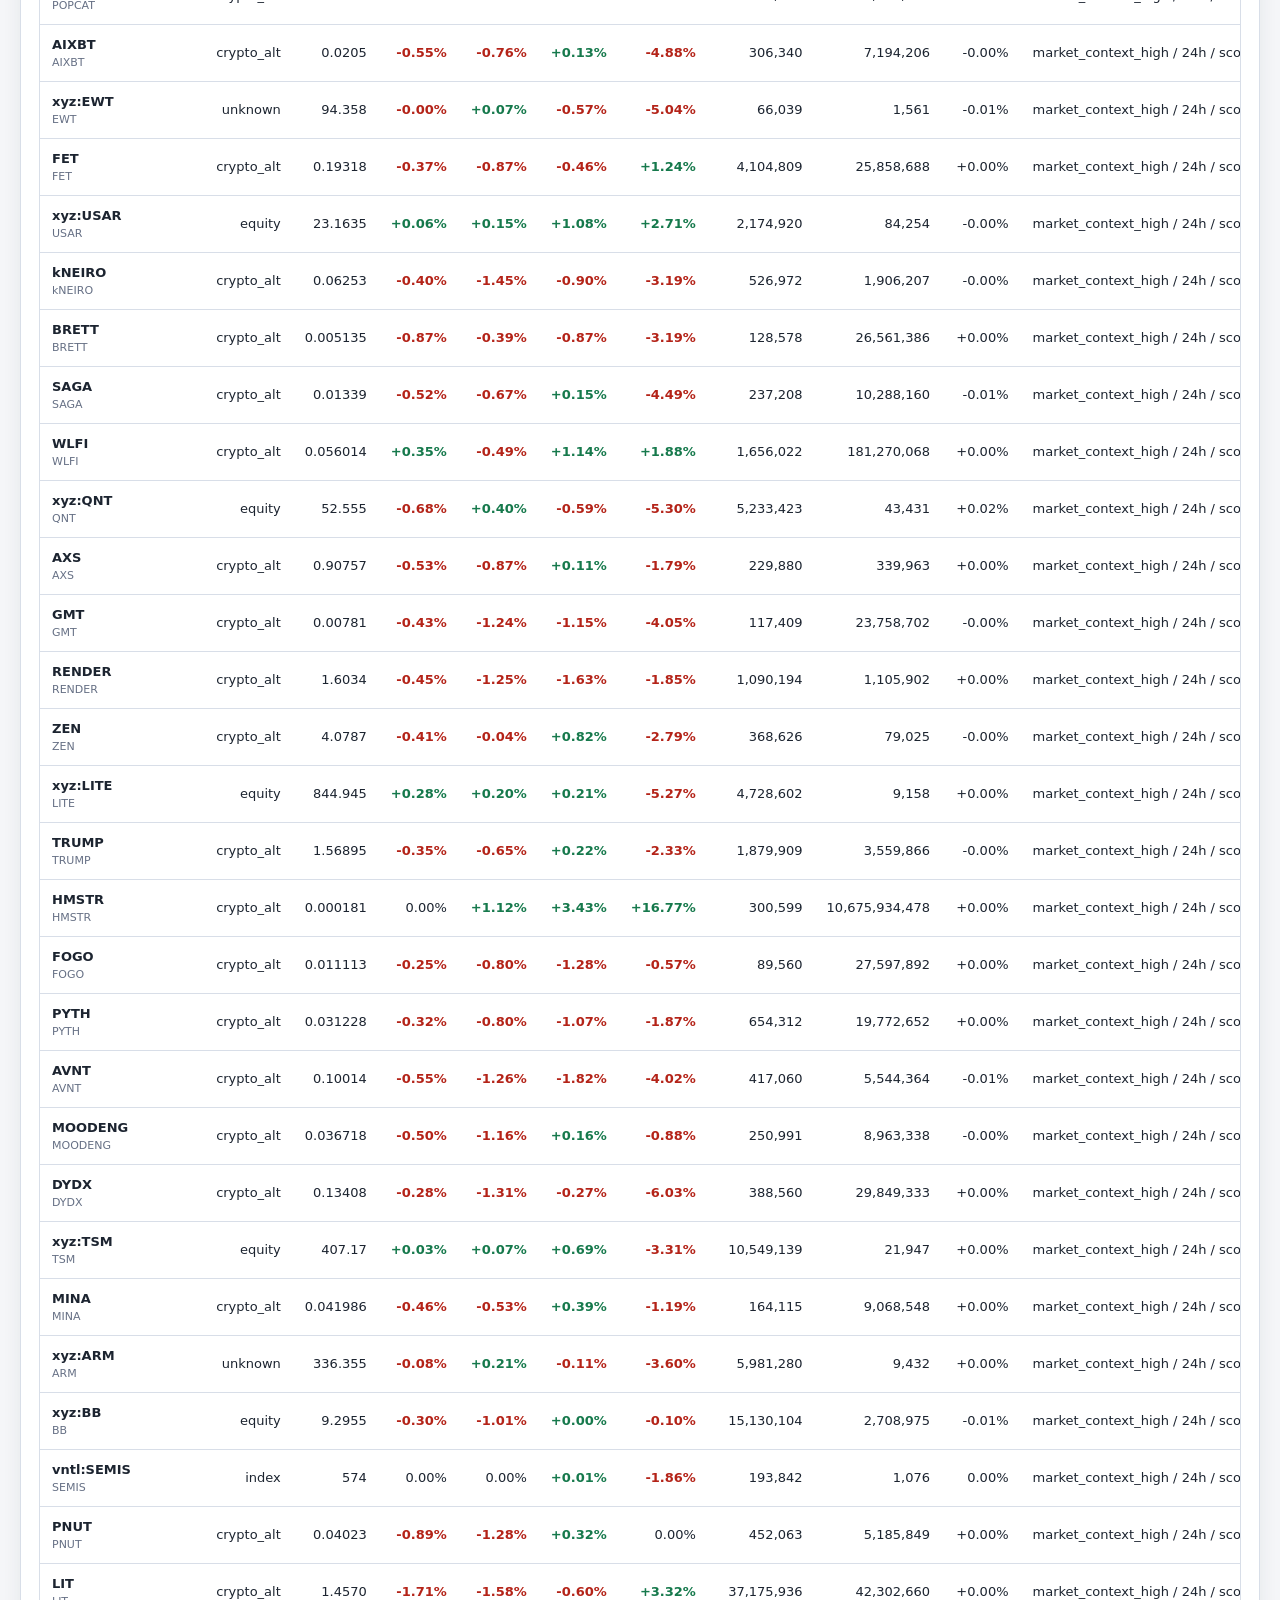
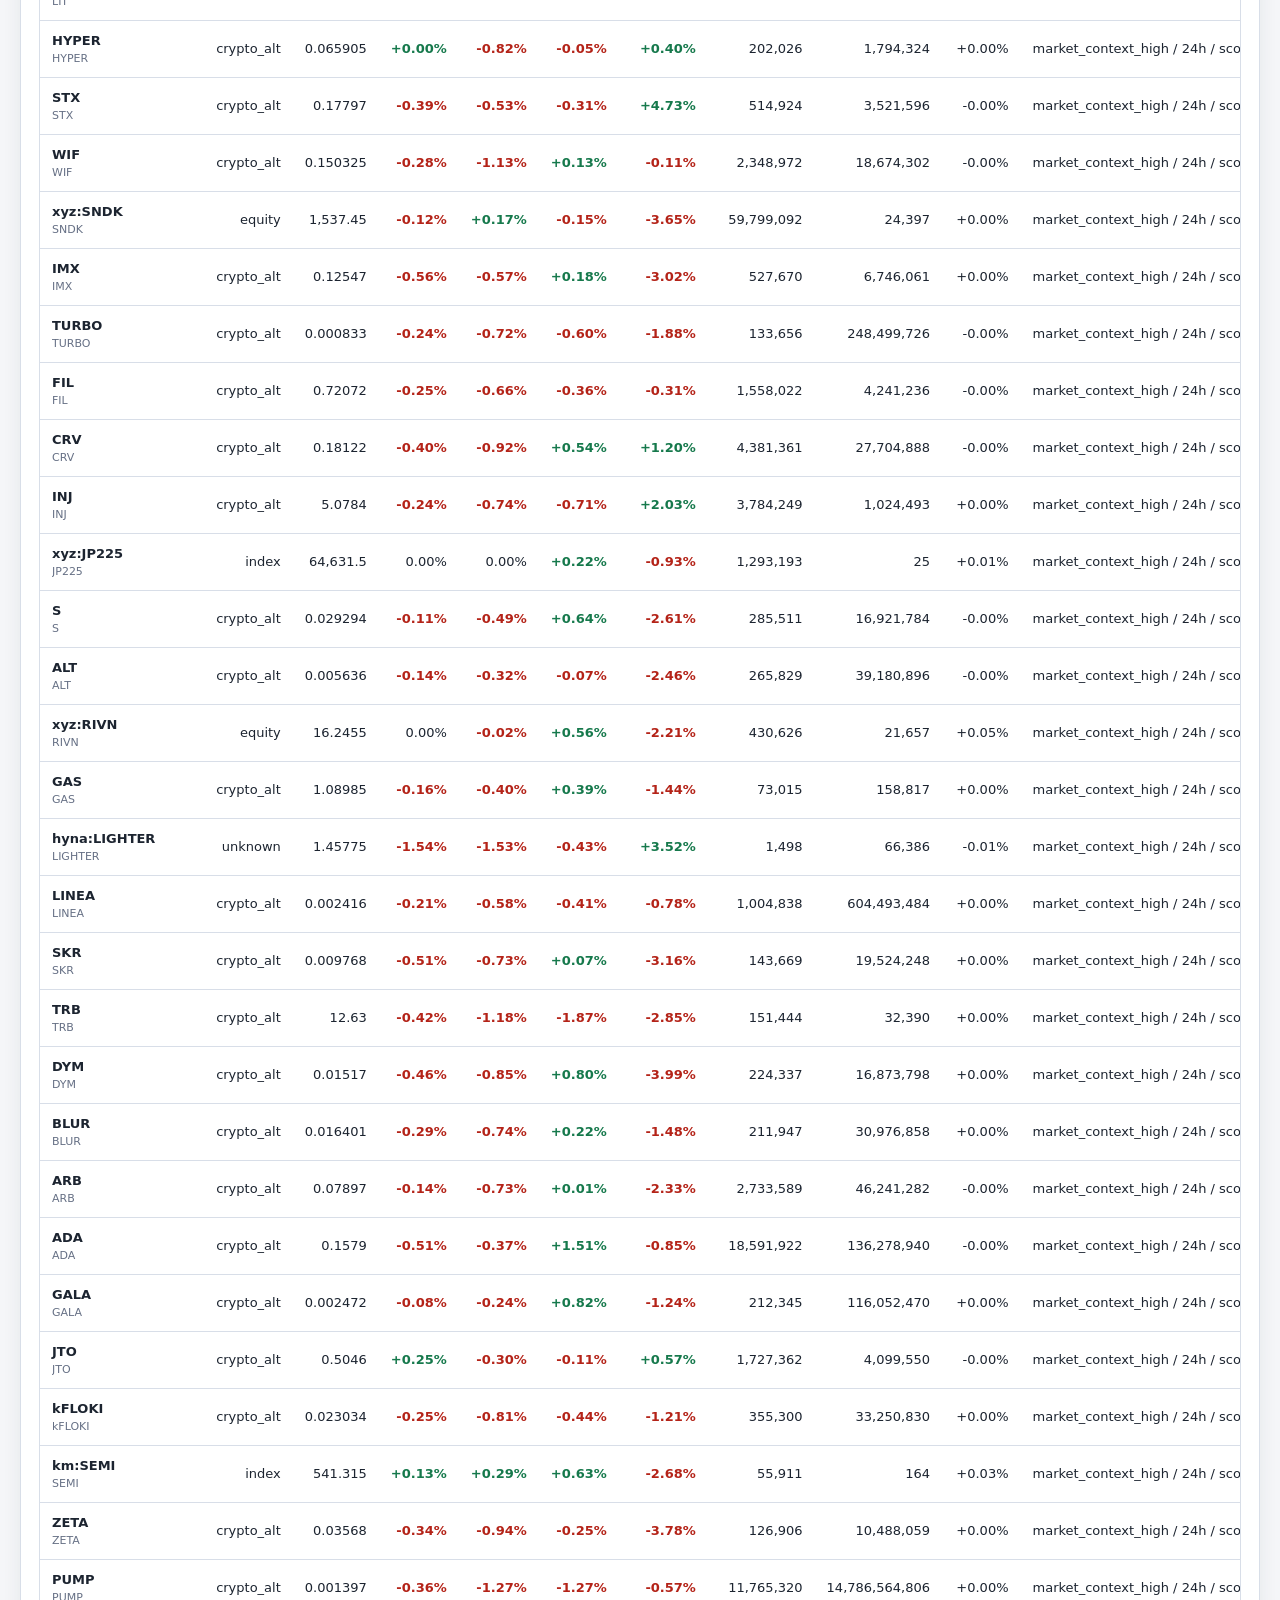
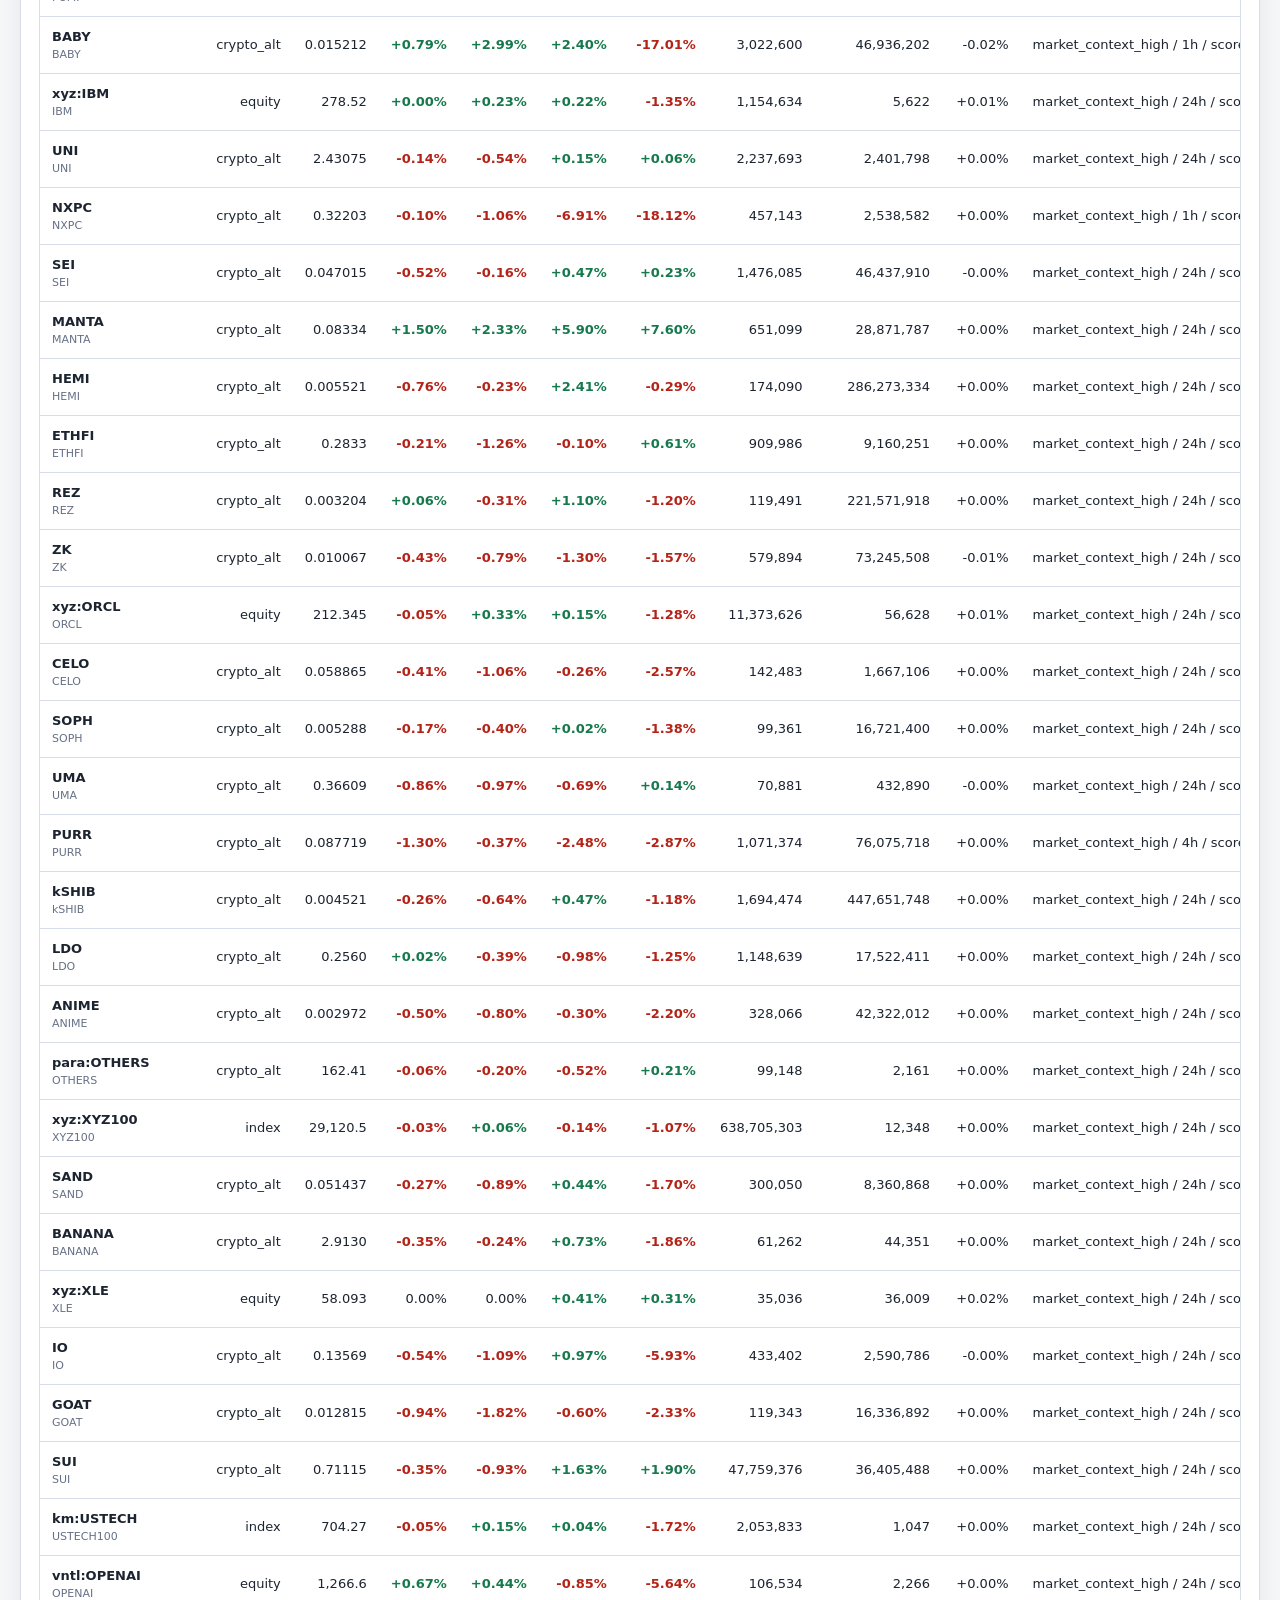
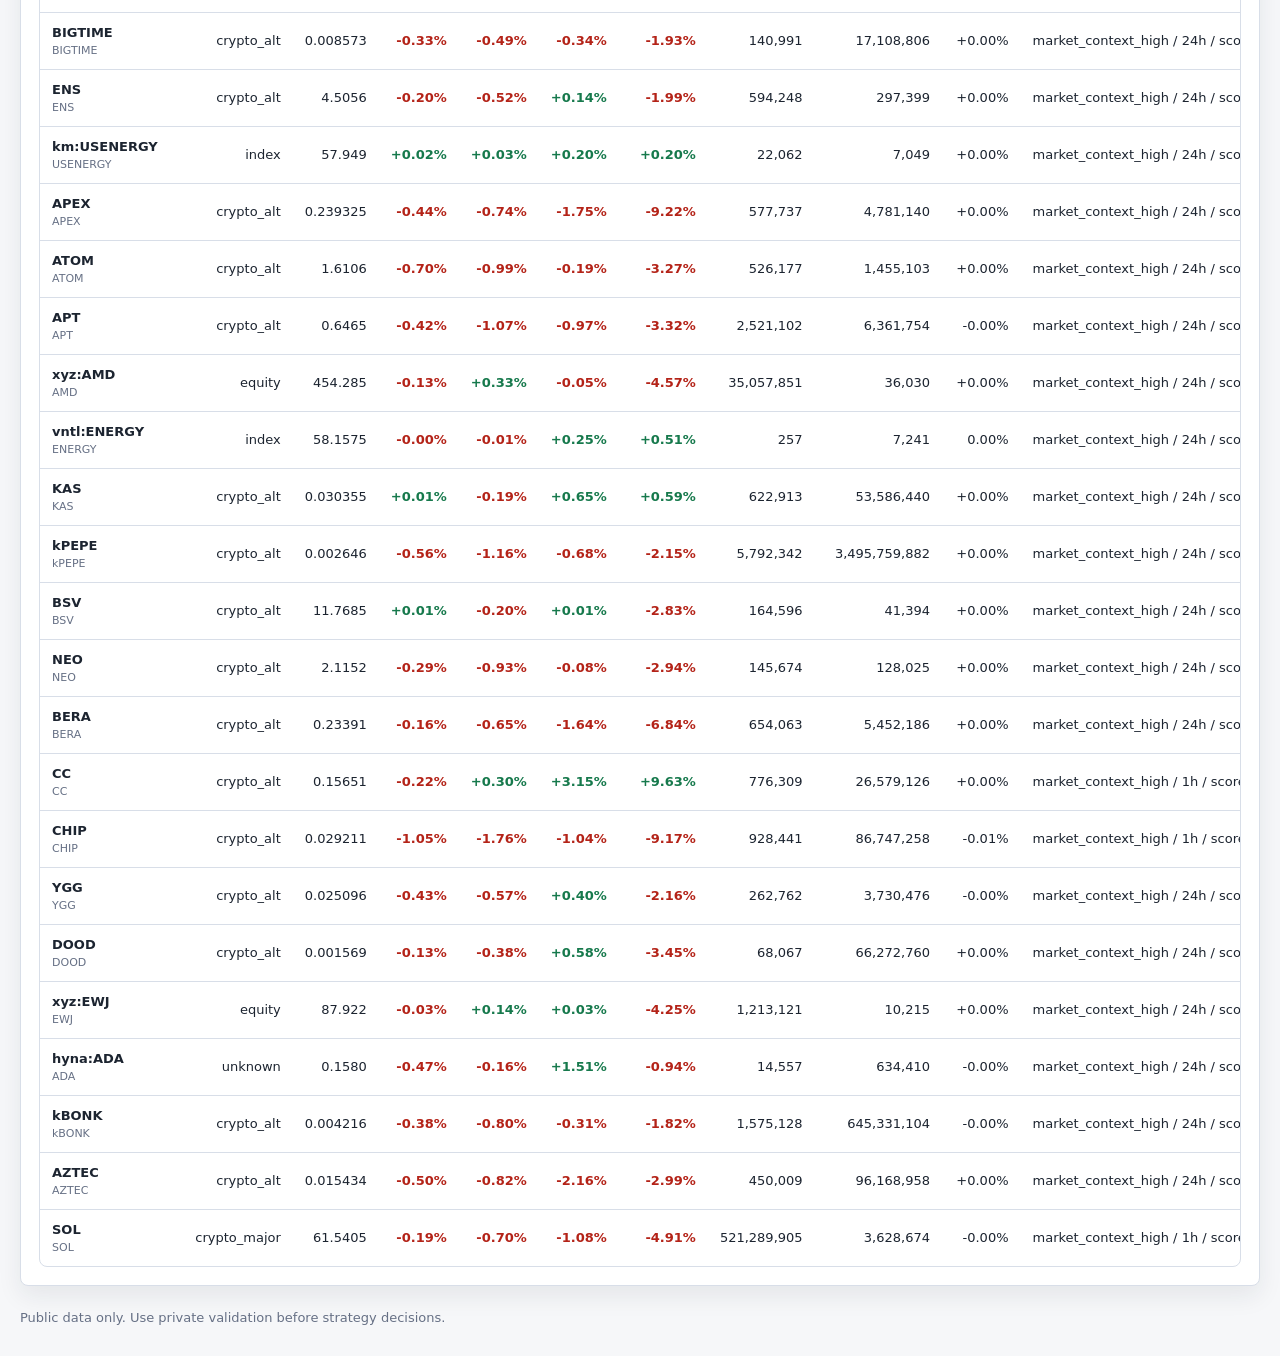
==== commit f850d4eb: "improve public monitor readability" ====
--- a/docs/assets.html
+++ b/docs/assets.html
@@ -78,6 +78,10 @@
               <option value="funding">Funding</option>
             </select>
           </label>
+          <label class="checkbox-control">
+            <input id="hideUnknownAux" type="checkbox" checked />
+            <span>Hide metadata-only symbols</span>
+          </label>
         </div>
         <div id="assetSummary" class="asset-summary"></div>
       </section>
--- a/docs/styles.css
+++ b/docs/styles.css
@@ -160,6 +160,14 @@
   margin-bottom: 14px;
 }
 
+.section-note {
+  margin: -4px 0 12px;
+  color: var(--muted);
+  font-size: 12px;
+  line-height: 1.55;
+  overflow-wrap: anywhere;
+}
+
 .metric-grid {
   display: grid;
   grid-template-columns: repeat(3, minmax(0, 1fr));
@@ -519,6 +527,7 @@
   display: flex;
   align-items: center;
   justify-content: space-between;
+  flex-wrap: wrap;
   gap: 10px;
   margin-top: 6px;
   color: var(--muted);
@@ -526,10 +535,46 @@
 }
 
 .meta-line span {
+  flex: 1 1 118px;
   min-width: 0;
   overflow: hidden;
+  overflow-wrap: anywhere;
   text-overflow: ellipsis;
-  white-space: nowrap;
+  white-space: normal;
+}
+
+.market-action {
+  display: flex;
+  justify-content: flex-end;
+  margin-top: 8px;
+}
+
+.market-action a {
+  display: inline-flex;
+  align-items: center;
+  min-height: 28px;
+  padding: 4px 9px;
+  border: 1px solid var(--line);
+  border-radius: 6px;
+  color: var(--blue);
+  background: #fff;
+  font-size: 12px;
+  font-weight: 800;
+  text-decoration: none;
+}
+
+.market-action a:hover {
+  border-color: var(--blue);
+  text-decoration: none;
+}
+
+.item-card small {
+  display: block;
+  margin-top: 6px;
+  color: var(--muted);
+  font-size: 12px;
+  line-height: 1.45;
+  overflow-wrap: anywhere;
 }
 
 .detail-row {
@@ -555,6 +600,14 @@
   grid-column: 1 / -1;
   color: var(--muted);
   overflow-wrap: anywhere;
+}
+
+.section-subtitle {
+  margin-top: 6px;
+  color: var(--ink);
+  font-size: 12px;
+  font-weight: 800;
+  text-transform: uppercase;
 }
 
 .detail-row--warning,
@@ -601,7 +654,7 @@
 
 .asset-controls {
   display: grid;
-  grid-template-columns: minmax(220px, 1.4fr) repeat(2, minmax(160px, 0.8fr));
+  grid-template-columns: repeat(auto-fit, minmax(180px, 1fr));
   gap: 12px;
 }
 
@@ -611,6 +664,21 @@
   color: var(--muted);
   font-size: 12px;
   font-weight: 800;
+}
+
+.asset-controls .checkbox-control {
+  display: flex;
+  align-items: center;
+  gap: 8px;
+  min-height: 38px;
+  padding-top: 18px;
+}
+
+.asset-controls .checkbox-control input {
+  width: 16px;
+  min-height: 16px;
+  margin: 0;
+  padding: 0;
 }
 
 .asset-controls input,
@@ -623,6 +691,12 @@
   color: var(--text);
   background: #fff;
   font: inherit;
+}
+
+.asset-controls .checkbox-control input {
+  flex: 0 0 auto;
+  width: 16px;
+  min-height: 16px;
 }
 
 .asset-summary {
@@ -748,4 +822,19 @@
   .panel {
     padding: 14px;
   }
-}
+
+  .meta-line {
+    display: grid;
+    grid-template-columns: 1fr;
+    gap: 4px;
+  }
+
+  .market-action {
+    justify-content: stretch;
+  }
+
+  .market-action a {
+    justify-content: center;
+    width: 100%;
+  }
+}
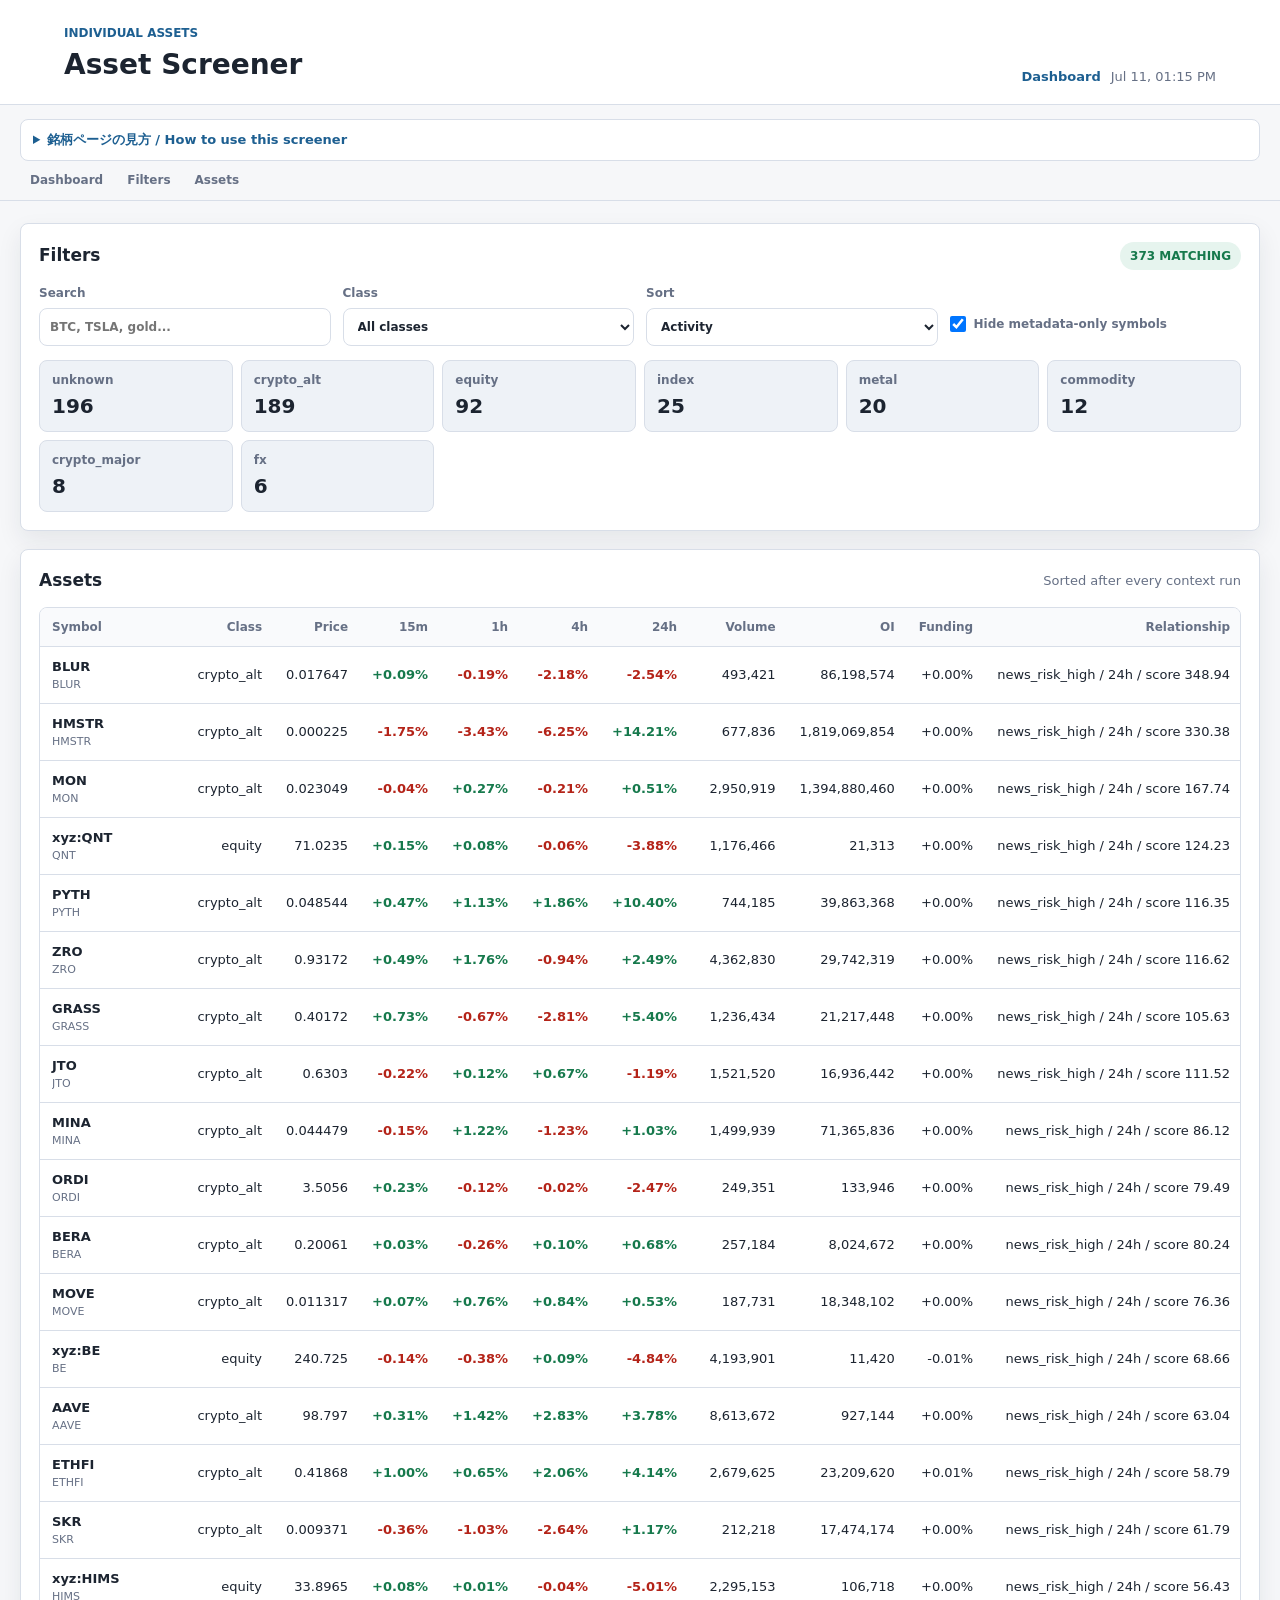
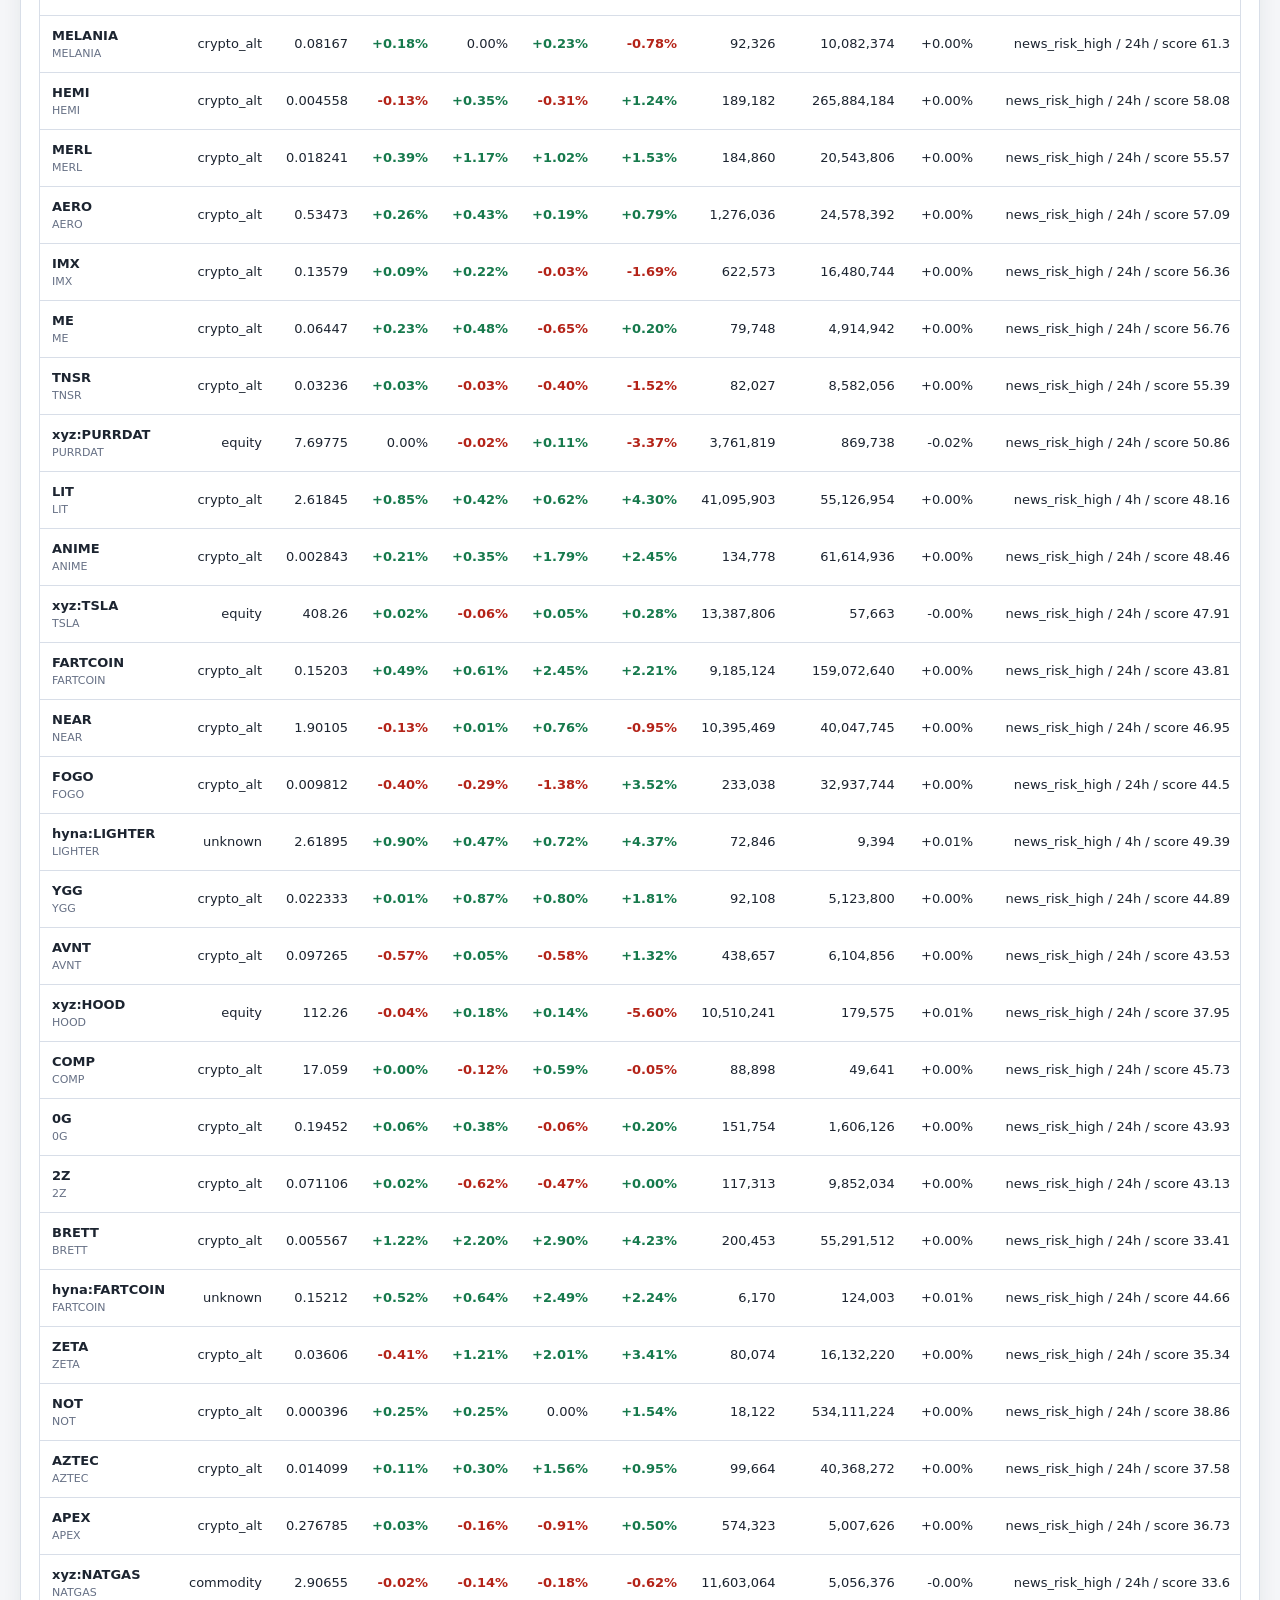
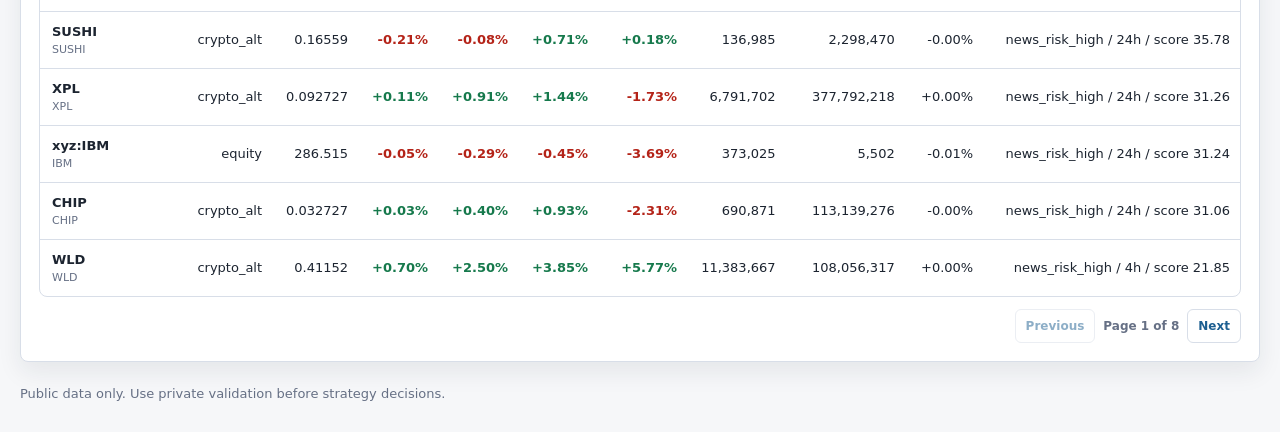
==== commit 83ac15cd: "Improve public dashboard UX" ====
--- a/docs/assets.html
+++ b/docs/assets.html
@@ -50,8 +50,16 @@
       </details>
     </aside>
 
+    <nav class="quick-nav" aria-label="Asset screener sections">
+      <div class="quick-nav__inner">
+        <a href="./index.html">Dashboard</a>
+        <a href="#assetFilters">Filters</a>
+        <a href="#assetResults">Assets</a>
+      </div>
+    </nav>
+
     <main class="layout">
-      <section class="panel panel--wide" aria-labelledby="controlsTitle">
+      <section id="assetFilters" class="panel panel--wide" aria-labelledby="controlsTitle">
         <div class="section-head">
           <h2 id="controlsTitle">Filters</h2>
           <span id="assetCountBadge" class="badge badge--neutral">loading</span>
@@ -86,7 +94,7 @@
         <div id="assetSummary" class="asset-summary"></div>
       </section>
 
-      <section class="panel panel--wide" aria-labelledby="assetTableTitle">
+      <section id="assetResults" class="panel panel--wide" aria-labelledby="assetTableTitle">
         <div class="section-head">
           <h2 id="assetTableTitle">Assets</h2>
           <span class="muted">Sorted after every context run</span>
@@ -111,6 +119,8 @@
             <tbody id="assetTableBody"></tbody>
           </table>
         </div>
+        <div id="assetMobileList" class="asset-mobile-list"></div>
+        <div id="assetPagination" class="pagination" aria-label="Asset result pages"></div>
       </section>
     </main>
 
@@ -118,6 +128,8 @@
       <span>Public data only. Use private validation before strategy decisions.</span>
     </footer>
 
+    <a class="back-to-top" href="#assetFilters" aria-label="Back to top" title="Back to top">↑</a>
+
     <script src="./assets.js"></script>
   </body>
 </html>
--- a/docs/styles.css
+++ b/docs/styles.css
@@ -22,6 +22,10 @@
   box-sizing: border-box;
 }
 
+html {
+  scroll-behavior: smooth;
+}
+
 body {
   margin: 0;
   min-width: 320px;
@@ -100,6 +104,40 @@
   font-weight: 800;
 }
 
+.quick-nav {
+  position: sticky;
+  top: 0;
+  z-index: 20;
+  border-bottom: 1px solid var(--line);
+  background: rgba(246, 247, 249, 0.96);
+}
+
+.quick-nav__inner {
+  display: flex;
+  gap: 4px;
+  width: min(1440px, calc(100% - 40px));
+  margin: 0 auto;
+  overflow-x: auto;
+  scrollbar-width: thin;
+}
+
+.quick-nav a {
+  flex: 0 0 auto;
+  padding: 10px 10px 9px;
+  border-bottom: 2px solid transparent;
+  color: var(--muted);
+  font-size: 12px;
+  font-weight: 800;
+  text-decoration: none;
+}
+
+.quick-nav a:hover,
+.quick-nav a:focus-visible {
+  border-bottom-color: var(--blue);
+  color: var(--blue);
+  outline: none;
+}
+
 .site-guide details[open] summary {
   border-bottom: 1px solid var(--line);
 }
@@ -150,6 +188,10 @@
 
 .panel--wide {
   grid-column: span 12;
+}
+
+section[id] {
+  scroll-margin-top: 52px;
 }
 
 .section-head {
@@ -324,6 +366,41 @@
   text-decoration: underline;
 }
 
+.list-toolbar {
+  display: flex;
+  align-items: center;
+  justify-content: space-between;
+  gap: 12px;
+  margin: 0 0 10px;
+}
+
+.secondary-action,
+.pagination button {
+  min-height: 34px;
+  padding: 6px 10px;
+  border: 1px solid var(--line);
+  border-radius: 6px;
+  color: var(--blue);
+  background: #fff;
+  font: inherit;
+  font-size: 12px;
+  font-weight: 800;
+  cursor: pointer;
+}
+
+.secondary-action:hover,
+.secondary-action:focus-visible,
+.pagination button:hover:not(:disabled),
+.pagination button:focus-visible:not(:disabled) {
+  border-color: var(--blue);
+  outline: none;
+}
+
+.pagination button:disabled {
+  cursor: not-allowed;
+  opacity: 0.5;
+}
+
 .table-wrap {
   overflow-x: auto;
   border: 1px solid var(--line);
@@ -747,6 +824,105 @@
   text-overflow: ellipsis;
 }
 
+.asset-mobile-list {
+  display: none;
+}
+
+.pagination {
+  display: flex;
+  align-items: center;
+  justify-content: flex-end;
+  gap: 8px;
+  margin-top: 12px;
+}
+
+.pagination span {
+  color: var(--muted);
+  font-size: 12px;
+  font-weight: 700;
+}
+
+.asset-mobile-card {
+  display: grid;
+  gap: 10px;
+  padding: 12px;
+  border: 1px solid var(--line);
+  border-radius: 8px;
+  background: var(--soft);
+}
+
+.asset-mobile-card__head,
+.asset-mobile-card__meta {
+  display: flex;
+  align-items: baseline;
+  justify-content: space-between;
+  gap: 12px;
+}
+
+.asset-mobile-card__head strong {
+  font-size: 16px;
+}
+
+.asset-mobile-card__head span,
+.asset-mobile-card__meta,
+.asset-mobile-card__relationship {
+  color: var(--muted);
+  font-size: 12px;
+}
+
+.asset-mobile-card__returns {
+  display: grid;
+  grid-template-columns: repeat(3, minmax(0, 1fr));
+  gap: 8px;
+}
+
+.asset-mobile-card__returns span {
+  display: grid;
+  gap: 2px;
+  min-width: 0;
+  color: var(--muted);
+  font-size: 11px;
+}
+
+.asset-mobile-card__returns strong {
+  font-size: 14px;
+}
+
+.back-to-top {
+  position: fixed;
+  right: 18px;
+  bottom: 18px;
+  z-index: 15;
+  display: inline-grid;
+  width: 38px;
+  height: 38px;
+  place-items: center;
+  border: 1px solid var(--line);
+  border-radius: 50%;
+  color: var(--blue);
+  background: #fff;
+  box-shadow: var(--shadow);
+  font-size: 20px;
+  font-weight: 800;
+  text-decoration: none;
+  pointer-events: none;
+  opacity: 0;
+  transform: translateY(8px);
+  transition: opacity 160ms ease, transform 160ms ease;
+}
+
+.back-to-top.is-visible {
+  pointer-events: auto;
+  opacity: 1;
+  transform: translateY(0);
+}
+
+.back-to-top:hover,
+.back-to-top:focus-visible {
+  border-color: var(--blue);
+  outline: none;
+}
+
 .footer {
   width: min(1440px, calc(100% - 40px));
   margin: 0 auto 28px;
@@ -794,20 +970,67 @@
     margin-top: 12px;
   }
 
+  .quick-nav__inner {
+    width: 100%;
+    padding: 0 12px;
+  }
+
   h1 {
     font-size: 23px;
   }
 
-  .metric-grid,
-  .readiness,
   .signal-list,
   .intel-grid,
   .mover-columns,
   .relationship-cards,
   .report-links,
-  .asset-controls,
+  .asset-controls {
+    grid-template-columns: 1fr;
+  }
+
+  .metric-grid,
+  .readiness,
   .asset-summary {
-    grid-template-columns: 1fr;
+    grid-template-columns: repeat(2, minmax(0, 1fr));
+  }
+
+  .metric-grid .metric:last-child {
+    grid-column: 1 / -1;
+  }
+
+  .asset-summary-card {
+    padding: 10px;
+  }
+
+  #assetResults .table-wrap {
+    display: none;
+  }
+
+  .asset-mobile-list {
+    display: grid;
+    gap: 8px;
+  }
+
+  .pagination {
+    justify-content: space-between;
+  }
+
+  .list-toolbar {
+    align-items: center;
+  }
+
+  .muted {
+    font-size: 12px;
+  }
+
+  .section-note,
+  .item-card small {
+    font-size: 12px;
+  }
+
+  .back-to-top {
+    right: 12px;
+    bottom: 12px;
   }
 
   .bar-row {
